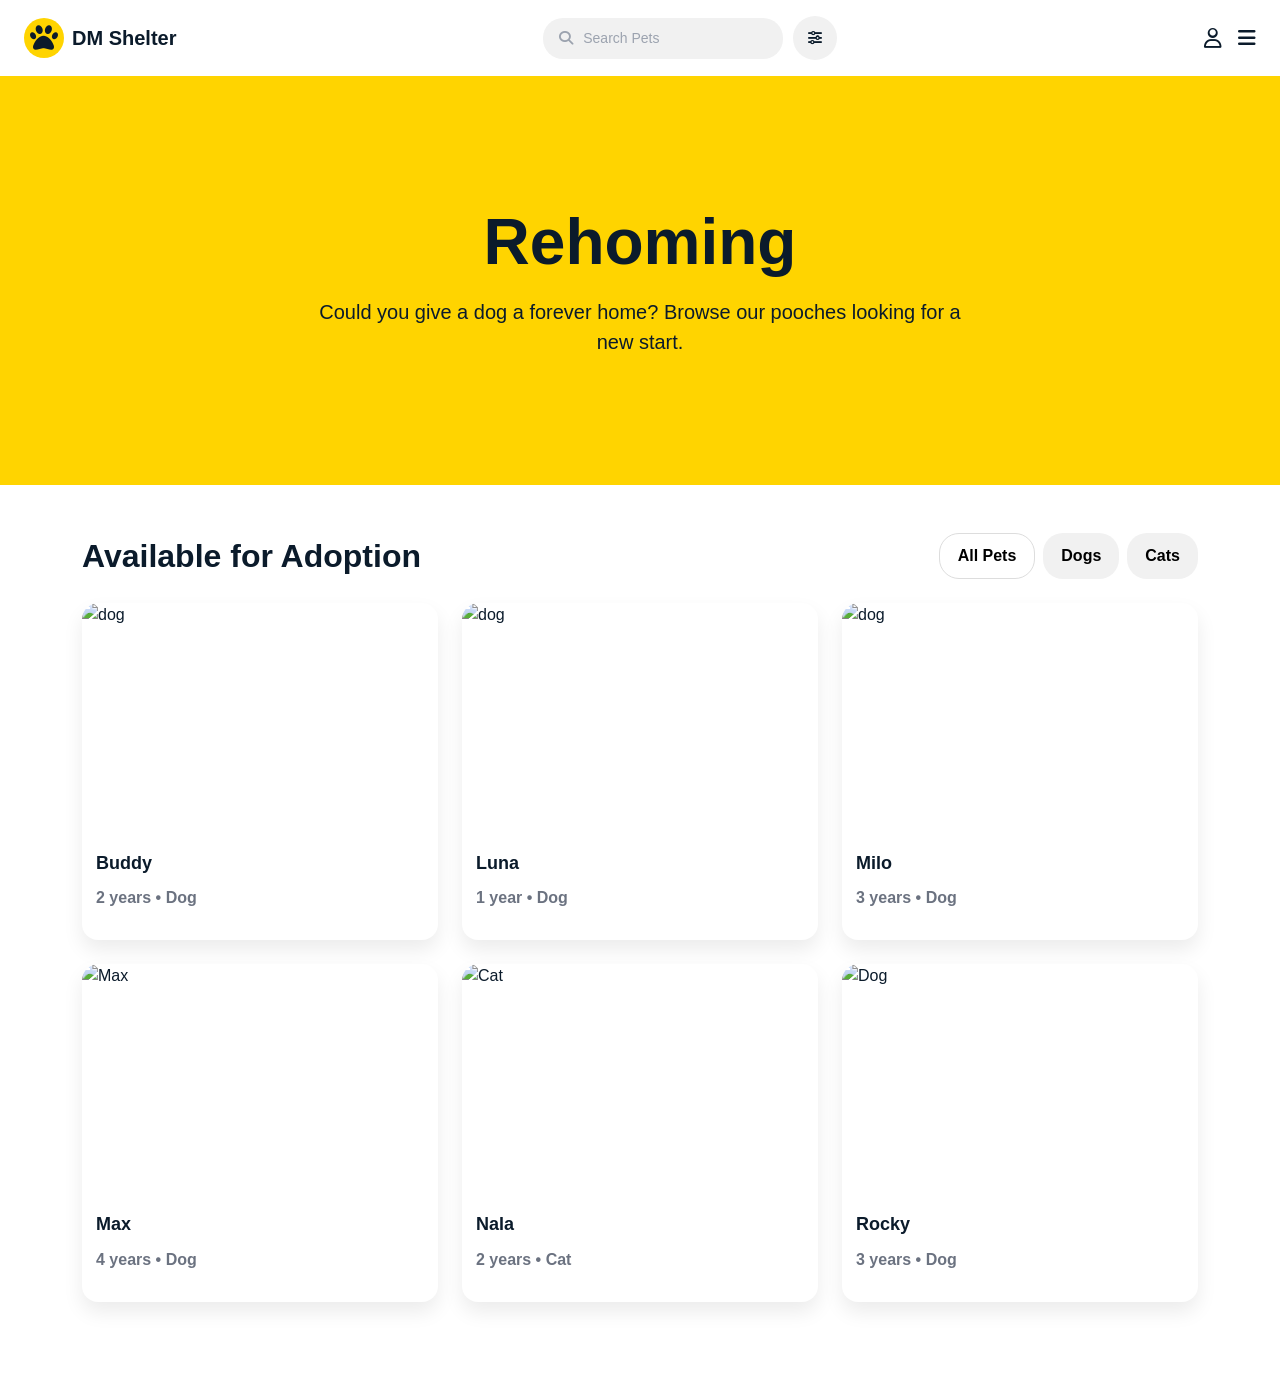
==== frontend/index.html @ 28827eb9 "hadi | made the switching between sign up and login" ====
<!DOCTYPE html>
<html lang="en">

<head>
  <meta charset="UTF-8" />
  <meta name="viewport" content="width=device-width, initial-scale=1.0" />
  <title>Pet Care Management</title>


  <!-- Bootstrap CSS (Brandon)-->
  <link href="https://cdn.jsdelivr.net/npm/bootstrap@5.3.3/dist/css/bootstrap.min.css" rel="stylesheet">

  <!-- Font icons -->
  <link rel="stylesheet" href="https://cdnjs.cloudflare.com/ajax/libs/font-awesome/6.5.0/css/all.min.css">

  <!-- CSS -->
  <link rel="stylesheet" href="styles.css">
</head>

<body>

  <!-- NAVBAR (Brandon)-->
  <header class="navbar px-4 py-3 d-flex align-items-center justify-content-between">
    <div class="logo d-flex align-items-center gap-2">
      <span class="brand-badge"><i class="fa-solid fa-paw"></i></span>
      <span class="brand-name">DM Shelter</span>
    </div>



    <div class="search-wrapper">
      <div class="search">
        <i class="fa-solid fa-magnifying-glass"></i>
        <input type="text" placeholder="Search Pets">
      </div>

      <div class="filter-icon" id="openFiltersModal">
        <i class="fa-solid fa-sliders"></i>
      </div>
    </div>

    <div class="nav-icons d-flex align-items-center gap-3">
      <i class="fa-regular fa-user" id="registrationPage"></i>
      <i class="fa-solid fa-bars" id="menuBtn"></i>
    </div>
  </header>

  <!-- SEARCH FILTER MODAL -->
  <div class="filter-modal" id="filterModal">
    <div class="filter-box">

      <div class="filter-header">
        <h3>Filters</h3>
        <i class="fa-solid fa-xmark" id="closeFiltersModal"></i>
      </div>

      <!-- SPECIES -->
      <div class="filter-section">
        <p>Species</p>
        <div class="filters">
          <button class="filter-btn active" data-group="species">All</button>
          <button class="filter-btn" data-group="species">Dogs</button>
          <button class="filter-btn" data-group="species">Cats</button>
        </div>
      </div>

      <!-- AGE -->
      <div class="filter-section">
        <p>Age</p>
        <div class="filters">
          <button class="filter-btn active" data-group="age">All</button>
          <button class="filter-btn" data-group="age">Puppy / Kitten</button>
          <button class="filter-btn" data-group="age">Young</button>
          <button class="filter-btn" data-group="age">Adult</button>
        </div>
      </div>

      <!-- SIZE -->
      <div class="filter-section">
        <p>Size</p>
        <div class="filters">
          <button class="filter-btn active" data-group="size">All</button>
          <button class="filter-btn" data-group="size">Small</button>
          <button class="filter-btn" data-group="size">Medium</button>
          <button class="filter-btn" data-group="size">Large</button>
        </div>
      </div>

      <!-- ACTIONS -->
      <div class="filter-actions">
        <button class="reset-btn">Reset</button>
        <button class="show-btn">Show Results</button>
      </div>

    </div>
  </div>

  <!-- DASHBOARD MENU -->
  <div id="overlay" class="overlay hidden"></div>

  <div id="dashPanel" class="dash-panel hidden">
    <div class="dash-head">
      <div class="dash-brand">
        <span class="brand-badge"><i class="fa-solid fa-paw"></i></span>
        <span class="brand-name">DM shelter</span>
      </div>
      <button class="close-btn" id="closeBtn" type="button">✕</button>
    </div>

    <nav class="dash-links">
      <button class="dash-link active" type="button" data-page="gallery">
        <i class="fa-solid fa-user-group"></i> Pet Gallery
      </button>

      <button class="dash-link" type="button" data-page="dashboard">
        <i class="fa-solid fa-table-columns"></i> Dashboard
      </button>

      <button class="dash-link" type="button" data-page="inventory">
        <i class="fa-solid fa-bone"></i> Pet Inventory
      </button>

      <button class="dash-link" type="button" data-page="adoptions">
        <i class="fa-regular fa-heart"></i> Adoptions
      </button>

      <div class="dash-divider"></div>

      <button class="dash-link" type="button" data-page="settings">
        <i class="fa-solid fa-gear"></i> Settings
      </button>

      <button class="dash-link logout" type="button" id="logoutBtn">
        <i class="fa-solid fa-right-from-bracket"></i> Logout
      </button>
    </nav>
  </div>

  <!-- PAGE Pet Gallery (brandon) -->
  <section class="page is-active" data-page="gallery">

    <!-- HERO -->
    <section class="hero text-center">
      <div class="container py-5">
        <h1 class="display-3 fw-bold mb-3">Rehoming</h1>
        <p class="lead mb-0 mx-auto" style="max-width: 680px;">
          Could you give a dog a forever home? Browse our pooches looking for a new start.
        </p>
      </div>
    </section>

    <!-- CONTENT -->
    <section class="py-5">
      <div class="container">

        <div class="d-flex align-items-center justify-content-between flex-wrap gap-3 mb-4">
          <h2 class="fw-bold m-0">Available for Adoption</h2>

          <div class="filters d-flex gap-2">
            <button class="filter-btn active" type="button">All Pets</button>
            <button class="filter-btn" type="button">Dogs</button>
            <button class="filter-btn" type="button">Cats</button>
          </div>
        </div>

        <!-- PET CARDS (Bootstrap Grid by brandon) -->
        <div class="row g-4">

          <div class="col-12 col-md-6 col-lg-4">
            <div class="pet-card h-100">
              <img class="pet-img buddy"
                src="https://images.unsplash.com/photo-1518717758536-85ae29035b6d?auto=format&fit=crop&w=1200&q=60"
                alt="dog">
              <div class="info">
                <h3>Buddy</h3>
                <p>2 years • Dog</p>
              </div>
            </div>
          </div>

          <div class="col-12 col-md-6 col-lg-4">
            <div class="pet-card h-100">
              <img class="pet-img luna"
                src="https://images.unsplash.com/photo-1517849845537-4d257902454a?auto=format&fit=crop&w=1200&q=60"
                alt="dog">
              <div class="info">
                <h3>Luna</h3>
                <p>1 year • Dog</p>
              </div>
            </div>
          </div>

          <div class="col-12 col-md-6 col-lg-4">
            <div class="pet-card h-100">
              <img class="pet-img milo"
                src="https://images.unsplash.com/photo-1598133894008-61f7fdb8cc3a?auto=format&fit=crop&w=1200&q=60"
                alt="dog">
              <div class="info">
                <h3>Milo</h3>
                <p>3 years • Dog</p>
              </div>
            </div>
          </div>


          <div class="col-12 col-md-6 col-lg-4">
            <div class="pet-card">
              <img class="pet-img max"
                src="https://images.unsplash.com/photo-1537151608828-ea2b11777ee8?auto=format&fit=crop&w=1200&q=60"
                alt="Max">
              <div class="info">
                <h3>Max</h3>
                <p>4 years • Dog</p>
              </div>
            </div>
          </div>

          <div class="col-md-4 mb-4">
            <div class="pet-card">
              <img class="pet-img"
                src="https://images.unsplash.com/photo-1514888286974-6c03e2ca1dba?auto=format&fit=crop&w=1200&q=60"
                alt="Cat">
              <div class="info">
                <h3>Nala</h3>
                <p>2 years • Cat</p>
              </div>
            </div>
          </div>

          <div class="col-md-4 mb-4">
            <div class="pet-card">
              <img class="pet-img"
                src="https://images.unsplash.com/photo-1530281700549-e82e7bf110d6?auto=format&fit=crop&w=1200&q=60"
                alt="Dog">
              <div class="info">
                <h3>Rocky</h3>
                <p>3 years • Dog</p>
              </div>
            </div>
          </div>

        </div>
      </div>
    </section>
  </section>

  <!-- PAGE Dashboard (Brandon)-->
  <section class="page" data-page="dashboard">
    <section class="hero text-center">
      <div class="container py-4">

        <!-- Breadcrumb -->
        <div class="d-flex align-items-center gap-2 text-muted mb-3" style="font-size:14px;">
          <i class="fa-solid fa-house"></i>
          <span>/</span>
          <span class="fw-semibold">Dashboard</span>
        </div>

        <!-- Header -->
        <div class="mb-4">
          <h2 class="fw-bold mb-1">Your Overview</h2>
          <p class="text-muted mb-0">Quick summary of your activity and saved pets.</p>
        </div>

        <!-- Stat cards -->
        <div class="row g-3 mb-4">
          <div class="col-12 col-md-6 col-lg-3">
            <div class="dash-stat card border-0 shadow-sm">
              <div class="card-body d-flex align-items-center gap-3">
                <div class="dash-icon bg-warning-subtle text-warning">
                  <i class="fa-solid fa-heart"></i>
                </div>
                <div>
                  <div class="text-muted small fw-semibold">Saved Pets</div>
                  <div class="fs-3 fw-bold">6</div>
                </div>
              </div>
            </div>
          </div>

          <div class="col-12 col-md-6 col-lg-3">
            <div class="dash-stat card border-0 shadow-sm">
              <div class="card-body d-flex align-items-center gap-3">
                <div class="dash-icon bg-primary-subtle text-primary">
                  <i class="fa-solid fa-paper-plane"></i>
                </div>
                <div>
                  <div class="text-muted small fw-semibold">Applications</div>
                  <div class="fs-3 fw-bold">2</div>
                </div>
              </div>
            </div>
          </div>

          <div class="col-12 col-md-6 col-lg-3">
            <div class="dash-stat card border-0 shadow-sm">
              <div class="card-body d-flex align-items-center gap-3">
                <div class="dash-icon bg-success-subtle text-success">
                  <i class="fa-solid fa-calendar-check"></i>
                </div>
                <div>
                  <div class="text-muted small fw-semibold">Visits Booked</div>
                  <div class="fs-3 fw-bold">1</div>
                </div>
              </div>
            </div>
          </div>

          <div class="col-12 col-md-6 col-lg-3">
            <div class="dash-stat card border-0 shadow-sm">
              <div class="card-body d-flex align-items-center gap-3">
                <div class="dash-icon bg-info-subtle text-info">
                  <i class="fa-solid fa-bell"></i>
                </div>
                <div>
                  <div class="text-muted small fw-semibold">Alerts</div>
                  <div class="fs-3 fw-bold">3</div>
                </div>
              </div>
            </div>
          </div>
        </div>
    </section>

    <!-- Main panels -->
    <div class="row g-3">
      <!-- Activity / timeline (simple list with recent activity, favourites, applications, visits booked) -->
      <div class="col-12 col-lg-7">
        <div class="card border-0 shadow-sm h-100">
          <div class="card-body">
            <h5 class="fw-bold mb-3">Recent Activity</h5>

            <div class="dash-item d-flex align-items-start gap-3">
              <div class="dash-dot bg-warning"></div>
              <div>
                <div class="fw-semibold">You saved “Max” to favourites</div>
                <div class="text-muted small">Today • 10:42</div>
              </div>
            </div>

            <div class="dash-item d-flex align-items-start gap-3">
              <div class="dash-dot bg-primary"></div>
              <div>
                <div class="fw-semibold">Application submitted for “Buddy”</div>
                <div class="text-muted small">Yesterday • 18:12</div>
              </div>
            </div>

            <div class="dash-item d-flex align-items-start gap-3">
              <div class="dash-dot bg-success"></div>
              <div>
                <div class="fw-semibold">Visit booked (Saturday)</div>
                <div class="text-muted small">2 days ago • 13:05</div>
              </div>
            </div>

          </div>
        </div>
      </div>

      <!-- Preferences / progress bars -->
      <div class="col-12 col-lg-5">
        <div class="card border-0 shadow-sm h-100">
          <div class="card-body">
            <h5 class="fw-bold mb-3">Your Preferences</h5>

            <div class="mb-3">
              <div class="d-flex justify-content-between small fw-semibold">
                <span>Dogs</span><span class="text-muted">70%</span>
              </div>
              <div class="progress" style="height:10px;">
                <div class="progress-bar bg-primary" style="width:70%"></div>
              </div>
            </div>

            <div class="mb-3">
              <div class="d-flex justify-content-between small fw-semibold">
                <span>Cats</span><span class="text-muted">25%</span>
              </div>
              <div class="progress" style="height:10px;">
                <div class="progress-bar bg-danger" style="width:25%"></div>
              </div>
            </div>

            <div class="mb-4">
              <div class="d-flex justify-content-between small fw-semibold">
                <span>Other</span><span class="text-muted">5%</span>
              </div>
              <div class="progress" style="height:10px;">
                <div class="progress-bar bg-warning" style="width:5%"></div>
              </div>
            </div>

            <div class="p-3 rounded-4 dash-callout">
              <div class="fw-bold mb-1">Tip</div>
              <div class="text-muted small mb-0">
                Save pets to compare them later, then submit one application when you’re ready.
              </div>
            </div>

          </div>
        </div>
      </div>
    </div>

    </div>
  </section>


  <!-- PAGE Inventory (brandon) -->
  <section class="page" data-page="inventory">
    <section class="py-5">
      <div class="container">
        <h2 class="fw-bold">Pet Inventory</h2>
        <p>Manage pets.</p>
      </div>
    </section>
  </section>

  <!-- PAGE Adoptions (Brandon) -->
  <section class="page" data-page="adoptions">
    <section class="py-5">
      <div class="container">
        <h2 class="fw-bold">Adoptions</h2>
        <p>Adoption requests.</p>
      </div>
    </section>
  </section>

  <!-- PAGE Settings (Brandon) -->
  <section class="page" data-page="settings">
    <section class="py-5">
      <div class="container">
        <h2 class="fw-bold">Settings</h2>
        <p>Account / preferences.</p>
      </div>
    </section>
  </section>

  <!-- Registration Page -->
  <section class="page" data-page="registration">

    <main class=" d-flex align-items-center justify-content-center p-3">
      <div class="card shadow-lg border-0 rounded-4" style="width:620px;">
        <div class="card-body p-3 p-md-4">

          <!-- ================= REGISTER (Fabasshir)================= -->
          <div class="text-center mb-4">
            <div class="rounded-circle bg-warning d-flex align-items-center justify-content-center mx-auto shadow"
              style="width:96px;height:96px;">
              <span style="font-size:38px;">🐾</span>
            </div>
          </div>

          <h1 class="text-center fw-bold mb-2" style="font-size:3rem;">Join PetHaven</h1>
          <p class="text-center text-secondary fw-semibold mb-5 fs-4">
            Create an account to start managing your animal rescue.
          </p>

          <div class="mb-4">
            <label class="form-label fw-bold fs-4">Email Address</label>
            <div class="input-group input-group-lg">
              <span class="input-group-text bg-white">✉️</span>
              <input type="email" class="form-control" placeholder="staff@pethaven.org" required>
            </div>
          </div>

          <div class="mb-4">
            <label class="form-label fw-bold fs-4">Password</label>
            <div class="input-group input-group-lg">
              <span class="input-group-text bg-white">🔒</span>
              <input type="password" class="form-control" placeholder="••••••••" required>
            </div>
          </div>

          <button type="submit" class="btn btn-warning w-100 fw-bold py-3 fs-3 shadow">
            Create Account <span class="ms-2">→</span>
          </button>
          </form>

          <p class="text-center mt-4 fw-semibold fs-5 mb-0">
            Already have an account?
            <span id="loginBtn" class="fw-bold text-warning text-decoration-underline ms-1" style="cursor:pointer;">
              Sign in instead
            </span>
          </p>

        </div>
      </div>
    </main>
  </section>
  <!-- Login Page -->
  <section class="page" data-page="login">

    <main class="min-vh-100 d-flex align-items-center justify-content-center p-3">
      <div class="card shadow-lg border-0 rounded-4" style="max-width:620px;width:100%;">
        <div class="card-body p-4 p-md-5">

          <!-- ================= LOGIN(Fabasshir) ================= -->
          <div class="text-center mb-4">
            <div class="rounded-circle bg-warning d-flex align-items-center justify-content-center mx-auto shadow"
              style="width:96px;height:96px;">
              <span style="font-size:38px;">🐾</span>
            </div>
          </div>

          <h1 class="text-center fw-bold mb-2" style="font-size:3rem;">Sign In</h1>
          <p class="text-center text-secondary fw-semibold mb-5 fs-4">
            Enter your credentials to manage your shelter.
          </p>

          <form>
            <div class="mb-4">
              <label class="form-label fw-bold fs-4">Email Address</label>
              <div class="input-group input-group-lg">
                <span class="input-group-text bg-white">✉️</span>
                <input type="email" class="form-control" placeholder="staff@pethaven.org" required>
              </div>
            </div>

            <div class="mb-4">
              <div class="d-flex justify-content-between align-items-center">
                <label class="form-label fw-bold fs-4 mb-0">Password</label>
                <a href="#" class="fw-bold text-warning text-decoration-none">Forgot password?</a>
              </div>
              <div class="input-group input-group-lg mt-2">
                <span class="input-group-text bg-white">🔒</span>
                <input type="password" class="form-control" placeholder="••••••••" required>
              </div>
            </div>

            <button id="loginSubmit" type="button" class="btn btn-warning w-100 fw-bold py-3 fs-3 shadow">
              Sign In <span class="ms-2">→</span>
            </button>

          </form>


          <p class="text-center mt-5 fw-semibold fs-5 mb-0">
            Don't have an account?

            <span id="goToRegister" class="fw-bold text-warning text-decoration-underline ms-1" style="cursor:pointer;">
              Register now
            </span>

          </p>


        </div>
      </div>
    </main>

  </section>

  <!-- PAGE Search Results -->
  <section class="page" data-page="results">
    <section class="py-5">
      <div class="container text-center">
        <h2 class="fw-bold">Results</h2>
        <p class="text-muted">Filtered results will appear here.</p>
      </div>
    </section>
  </section>

  <!-- Bootstrap link -->
  <script src="https://cdn.jsdelivr.net/npm/bootstrap@5.3.3/dist/js/bootstrap.bundle.min.js"></script>


  <script src="main.js"></script>
</body>

</html>
---- frontend/styles.css ----
/* Base Brandon */
* { margin: 0; padding: 0; box-sizing: border-box; font-family: Arial, sans-serif; }
body { background: #fff; color: #0b1b2b; }

/* Navbar bits that are custom brandon */
.logo { font-size: 28px; }
.nav-icons i { font-size: 20px; cursor: pointer; }

/* Search pill (custom look) Brandon */
.search{
  display:flex; align-items:center; gap:10px;
  padding:10px 16px;
  border-radius:20px;
  background:#f1f1f1;
  cursor:pointer;
  width:240px;
}
.search i{ font-size:14px; color:#9ca3af; }
.search input{
  border:none; outline:none; background:transparent;
  width:100%; font-size:14px; cursor:pointer;
}
.search input::placeholder{ color:#9ca3af; }

/* Hero yellow block Brandon */
.hero{
  background:#ffd400;
  padding: 80px 20px;
}

/* Filters Brandon */
.filters .filter-btn{
  padding:10px 18px;
  border-radius:20px;
  border:none;
  background:#f1f1f1;
  cursor:pointer;
  font-weight:600;
}
.filters .filter-btn.active{
  background:#fff;
  border:1px solid #ddd;
}

/* Pet cards (custom, instead of Bootstrap card) Brandon  */
.pet-card{
  border-radius:16px;
  overflow:hidden;
  background:#fff;
  box-shadow: 0 10px 20px rgba(0,0,0,0.08);
}
.pet-img{
  width:100%;
  height:240px;          
  object-fit:cover;
  display:block;
  border-radius:16px 16px 0 0;
}

/* Fine tune face positioning per image brandon */
.pet-img.buddy { object-position: center 45%; }
.pet-img.luna  { object-position: center 60%; }
.pet-img.milo  { object-position: center 65%; }

/* Text under images Brandon */
.info h3{
  padding: 10px 14px 0;
  font-size: 18px;
  font-weight: 800;
}
.info p{
  padding: 4px 14px 14px;
  color:#6b7280;
  font-weight:600;
}

/* Dashboard dropdown Brandon */
.hidden { display:none; }

.overlay{
  position:fixed; inset:0;
  background: rgba(0,0,0,0.35);
  z-index: 50;
}

.dash-panel{
  position:fixed;
  top:80px;
  right:20px;
  width:340px;
  background:#fff;
  border-radius:18px;
  box-shadow:0 20px 60px rgba(0,0,0,0.25);
  z-index:60;
  overflow:hidden;
  transform: translateY(-20px);
  opacity:0;
  transition: transform 220ms ease, opacity 220ms ease;
}
.dash-panel.show{ transform: translateY(0); opacity:1; }

.dash-head{
  display:flex;
  justify-content:space-between;
  align-items:center;
  padding:16px 16px 10px;
}

.dash-brand{ display:flex; align-items:center; gap:10px; }
.brand-badge{
  width:40px; height:40px; border-radius:50%;
  background:#ffd400;
  display:grid; place-items:center;
}
.brand-name{ font-weight:800; font-size:20px; }

.close-btn{
  width:36px; height:36px;
  border:none;
  border-radius:12px;
  background:#f1f1f1;
  cursor:pointer;
  font-size:18px;
}

.dash-links{ padding:10px; }

.dash-link{
  display:flex;
  align-items:center;
  gap:12px;
  padding:14px;
  border-radius:14px;
  font-weight:700;
  color:#0b1b2b;

  /* make button look like link (Brandon) */
  width:100%;
  border:none;
  background:transparent;
  text-align:left;
  cursor:pointer;
}

.dash-link i{ width:20px; text-align:center; opacity:0.85; }

.dash-link.active{
  background:#ffd400;
  box-shadow: 0 10px 18px rgba(255,212,0,0.35);
}

.dash-divider{
  height:1px;
  background:#eee;
  margin:12px 10px;
}

.dash-link.logout{ color:#e11d48; }

/* Page switching Brandon */
.page{ display:none; }
.page.is-active{ display:block; }

.pet-img.max {
    object-position: center 30%;
  }

/* Search bar styling (navbar only) */
.navbar .search {
    display: flex;
    align-items: center;
    gap: 10px;
    padding: 10px 16px;
    border-radius: 20px;
    background: #f1f1f1;
    width: 240px;
}

/* Search icon inside navbar search */
.navbar .search i {
    font-size: 14px;
    color: #9ca3af;
}

/* Search input field */
.navbar .search input {
    border: none;
    outline: none;
    background: transparent;
    width: 100%;
    font-size: 14px;
    cursor: pointer;
}

/* Placeholder text styling */
.navbar .search input::placeholder {
    color: #9ca3af;
}

/* Wrapper for search bar and filter icon */
.search-wrapper {
    display: flex;
    align-items: center;
    gap: 10px;
}

/* Filter icon button */
.filter-icon {
    width: 44px;
    height: 44px;
    background: #f1f1f1;
    border-radius: 50%;
    display: flex;
    align-items: center;
    justify-content: center;
    cursor: pointer;
}

/* Icon inside filter button */
.filter-icon i {
    font-size: 14px;
    color: #0b1b2b;
}


/* Filter modal overlay */
.filter-modal {
    position: fixed;
    inset: 0;
    background: rgba(0,0,0,0.35);
    backdrop-filter: blur(4px);
    display: none;
    align-items: center;
    justify-content: center;
    z-index: 1000;
}

/* Filter modal container */
.filter-box {
    background: #fff;
    width: 320px;
    border-radius: 20px;
    padding: 24px;
}

/* Modal header layout */
.filter-header {
    display: flex;
    justify-content: space-between;
    align-items: center;
    margin-bottom: 20px;
}

/* Close icon styling */
.filter-header i {
    cursor: pointer;
}


/* Individual filter sections */
.filter-section {
    margin-bottom: 24px;
}

/* Filter section title */
.filter-section p {
    font-weight: 700;
    margin-bottom: 12px;
}


/* Filter button container scoped to modal */
.filter-modal .filters {
    display: flex;
    flex-wrap: wrap;
    gap: 10px;
}

/* Filter buttons */
.filter-modal .filter-btn {
    padding: 10px 18px;
    border-radius: 999px;
    border: none;
    background: #f1f1f1;
    font-weight: 600;
    cursor: pointer;
}

/* Active filter button state */
.filter-modal .filter-btn.active {
    background: #ffd400;
    box-shadow: 0 4px 10px rgba(0,0,0,0.08);
}


/* Action buttons container */
.filter-actions {
    display: flex;
    justify-content: flex-end;
    gap: 12px;
    margin-top: 10px;
}

/* Reset button styling */
.filter-actions .reset-btn {
    padding: 10px 20px;
    border: 2px solid #ccc;
    border-radius: 999px;
    background: #fff;
    font-weight: 600;
    cursor: pointer;
}

/* Reset button hover state */
.filter-actions .reset-btn:hover {
    background: #f1f1f1;
}

/* Show results button styling */
.filter-actions .show-btn {
    padding: 10px 20px;
    border: none;
    border-radius: 999px;
    background: #001f5b;
    color: #fff;
    font-weight: 600;
    cursor: pointer;
}

/* Show results button hover state */
.filter-actions .show-btn:hover {
    background: #003080;
}

  .dash-link:hover{
    background: rgba(255, 212, 0, 0.25);
  }
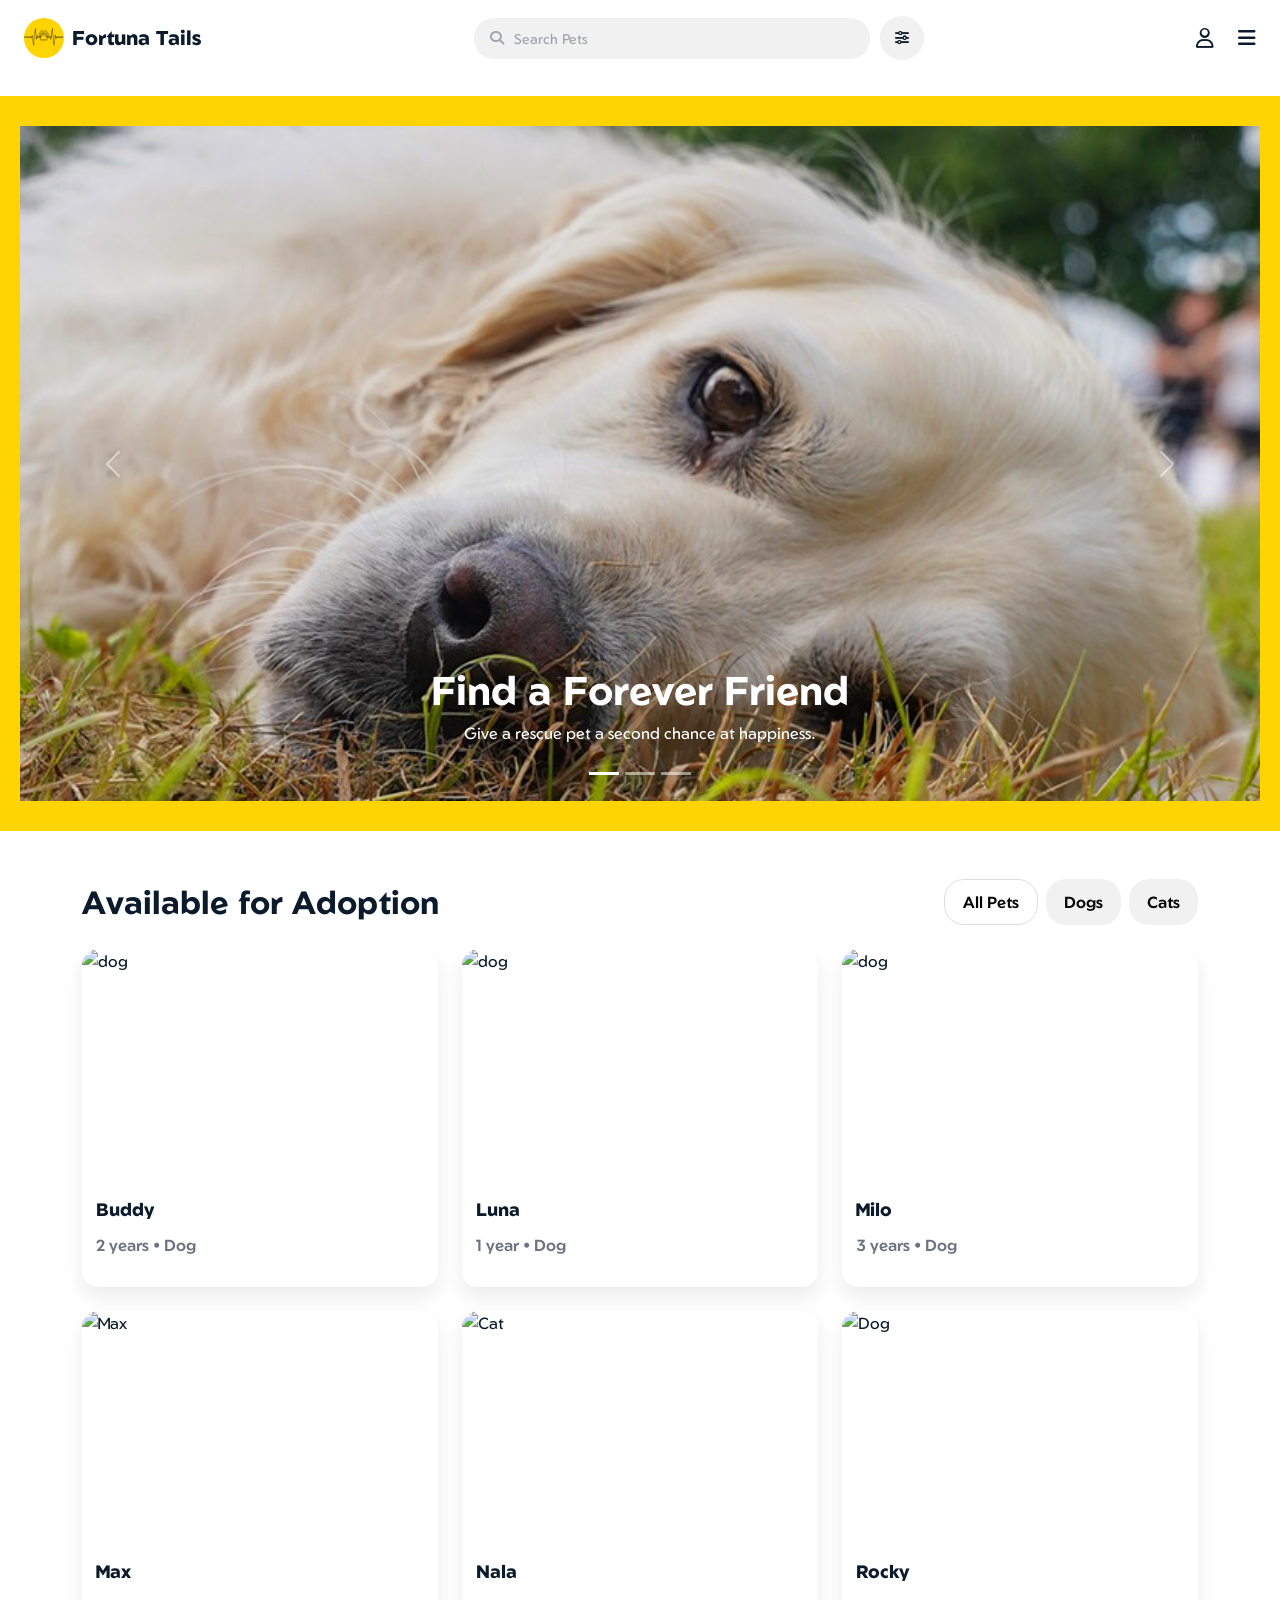
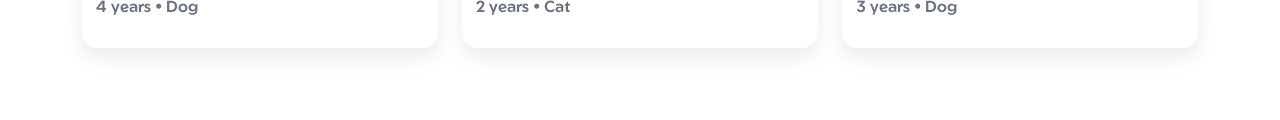
==== commit b4f573a6: "Added a carousel, updated the login and register pages, and made minor tweaks to the dashboard. Also" ====
--- a/frontend/index.html
+++ b/frontend/index.html
@@ -4,14 +4,22 @@
 <head>
   <meta charset="UTF-8" />
   <meta name="viewport" content="width=device-width, initial-scale=1.0" />
-  <title>Pet Care Management</title>
-
+  <title>Fortuna Tails</title>
+
+  <link rel="icon" type="image/x-icon" href="images/favicon.png">
 
   <!-- Bootstrap CSS (Brandon)-->
   <link href="https://cdn.jsdelivr.net/npm/bootstrap@5.3.3/dist/css/bootstrap.min.css" rel="stylesheet">
 
   <!-- Font icons -->
   <link rel="stylesheet" href="https://cdnjs.cloudflare.com/ajax/libs/font-awesome/6.5.0/css/all.min.css">
+  <!-- Bootstrap Icons -->
+<link href="https://cdn.jsdelivr.net/npm/bootstrap-icons@1.11.3/font/bootstrap-icons.css" rel="stylesheet">
+
+<link rel="preconnect" href="https://fonts.googleapis.com">
+<link rel="preconnect" href="https://fonts.gstatic.com" crossorigin>
+<link href="https://fonts.googleapis.com/css2?family=Geom:ital,wght@0,300..900;1,300..900&display=swap" rel="stylesheet">
+
 
   <!-- CSS -->
   <link rel="stylesheet" href="styles.css">
@@ -20,11 +28,14 @@
 <body>
 
   <!-- NAVBAR (Brandon)-->
-  <header class="navbar px-4 py-3 d-flex align-items-center justify-content-between">
+  <header id="mainNavbar" class="navbar px-4 py-3 d-flex align-items-center justify-content-between">
     <div class="logo d-flex align-items-center gap-2">
-      <span class="brand-badge"><i class="fa-solid fa-paw"></i></span>
-      <span class="brand-name">DM Shelter</span>
-    </div>
+      <span class="brand-badge">
+        <img src="images/logo.png" alt="Fortuna Tails Logo" class="logo-img">
+      </span>
+      <span class="brand-name">Fortuna Tails</span>
+    </div>
+    
 
 
 
@@ -39,7 +50,7 @@
       </div>
     </div>
 
-    <div class="nav-icons d-flex align-items-center gap-3">
+    <div class="nav-icons d-flex align-items-center gap-4">
       <i class="fa-regular fa-user" id="registrationPage"></i>
       <i class="fa-solid fa-bars" id="menuBtn"></i>
     </div>
@@ -101,10 +112,13 @@
   <div id="dashPanel" class="dash-panel hidden">
     <div class="dash-head">
       <div class="dash-brand">
-        <span class="brand-badge"><i class="fa-solid fa-paw"></i></span>
-        <span class="brand-name">DM shelter</span>
-      </div>
-      <button class="close-btn" id="closeBtn" type="button">✕</button>
+        <span class="brand-badge">
+          <img src="images/logo.png" alt="Fortuna Tails Logo" class="logo-img">
+        </span>
+        
+        <span class="brand-name">Fortuna Tails</span>
+      </div>
+      <button class="position-absolute top-0 end-0 m-3 btn btn-light shadow-sm rounded-3" id="closeBtn" type="button">✕</button>
     </div>
 
     <nav class="dash-links">
@@ -139,15 +153,61 @@
   <!-- PAGE Pet Gallery (brandon) -->
   <section class="page is-active" data-page="gallery">
 
-    <!-- HERO -->
-    <section class="hero text-center">
-      <div class="container py-5">
-        <h1 class="display-3 fw-bold mb-3">Rehoming</h1>
-        <p class="lead mb-0 mx-auto" style="max-width: 680px;">
-          Could you give a dog a forever home? Browse our pooches looking for a new start.
-        </p>
-      </div>
-    </section>
+    <!-- HERO CAROUSEL -->
+<section class="hero">
+  <div id="fortunaCarousel" class="carousel slide carousel-fade" data-bs-ride="carousel">
+
+    <!-- Indicators -->
+    <div class="carousel-indicators">
+      <button type="button" data-bs-target="#fortunaCarousel" data-bs-slide-to="0" class="active"></button>
+      <button type="button" data-bs-target="#fortunaCarousel" data-bs-slide-to="1"></button>
+      <button type="button" data-bs-target="#fortunaCarousel" data-bs-slide-to="2"></button>
+    </div>
+
+    <!-- Slides -->
+    <div class="carousel-inner">
+
+      <div class="carousel-item active">
+        <img src="images/c1.jpg"
+             class="d-block w-100 carousel-img" alt="Dog">
+        <div class="carousel-caption">
+          <h1 class="fw-bold">Find a Forever Friend</h1>
+          <p>Give a rescue pet a second chance at happiness.</p>
+        </div>
+      </div>
+
+      <div class="carousel-item">
+        <img src="images/c2.jpg"
+             class="d-block w-100 carousel-img" alt="Dog">
+        <div class="carousel-caption">
+          <h1 class="fw-bold">Adopt. Love. Repeat.</h1>
+          <p>Your new best friend is waiting for you.</p>
+        </div>
+      </div>
+
+      <div class="carousel-item">
+        <img src="images/c3.jpeg"
+             class="d-block w-100 carousel-img" alt="Cat">
+        <div class="carousel-caption">
+          <h1 class="fw-bold">Fortuna Favors the Kind</h1>
+          <p>Open your heart. Change a life.</p>
+        </div>
+      </div>
+
+    </div>
+
+    <!-- Controls -->
+    <button class="carousel-control-prev" type="button" data-bs-target="#fortunaCarousel" data-bs-slide="prev">
+      <span class="carousel-control-prev-icon"></span>
+    </button>
+
+    <button class="carousel-control-next" type="button" data-bs-target="#fortunaCarousel" data-bs-slide="next">
+      <span class="carousel-control-next-icon"></span>
+    </button>
+
+  </div>
+</section>
+
 
     <!-- CONTENT -->
     <section class="py-5">
@@ -265,103 +325,118 @@
         <!-- Stat cards -->
         <div class="row g-3 mb-4">
           <div class="col-12 col-md-6 col-lg-3">
-            <div class="dash-stat card border-0 shadow-sm">
-              <div class="card-body d-flex align-items-center gap-3">
-                <div class="dash-icon bg-warning-subtle text-warning">
-                  <i class="fa-solid fa-heart"></i>
-                </div>
-                <div>
+            <div class="dash-stat card border-0 border-start border-4 border-danger shadow-sm">
+              <div class="card-body d-flex align-items-center">
+                <div class="dash-big-icon text-danger">
+                  <i class="bi bi-heart-fill"></i>
+                </div>
+                <div class="ms-5">
                   <div class="text-muted small fw-semibold">Saved Pets</div>
-                  <div class="fs-3 fw-bold">6</div>
-                </div>
-              </div>
-            </div>
-          </div>
+                  <div class="fs-4 fw-bold">6</div>
+                </div>
+              </div>
+            </div>
+          </div>
+          
 
           <div class="col-12 col-md-6 col-lg-3">
-            <div class="dash-stat card border-0 shadow-sm">
-              <div class="card-body d-flex align-items-center gap-3">
-                <div class="dash-icon bg-primary-subtle text-primary">
-                  <i class="fa-solid fa-paper-plane"></i>
-                </div>
-                <div>
+            <div class="dash-stat card border-0 border-start border-4 border-primary shadow-sm">
+              <div class="card-body d-flex align-items-center">
+          
+                <div class="dash-big-icon text-primary">
+                  <i class="bi bi-send-fill"></i>
+                </div>
+          
+                <div class="ms-5">
                   <div class="text-muted small fw-semibold">Applications</div>
-                  <div class="fs-3 fw-bold">2</div>
-                </div>
-              </div>
-            </div>
-          </div>
+                  <div class="fs-4 fw-bold">2</div>
+                </div>
+          
+              </div>
+            </div>
+          </div>
+          
 
           <div class="col-12 col-md-6 col-lg-3">
-            <div class="dash-stat card border-0 shadow-sm">
-              <div class="card-body d-flex align-items-center gap-3">
-                <div class="dash-icon bg-success-subtle text-success">
-                  <i class="fa-solid fa-calendar-check"></i>
-                </div>
-                <div>
+            <div class="dash-stat card border-0 border-start border-4 border-success shadow-sm">
+              <div class="card-body d-flex align-items-center">
+          
+                <div class="dash-big-icon text-success">
+                  <i class="bi bi-calendar-check-fill"></i>
+                </div>
+          
+                <div class="ms-5">
                   <div class="text-muted small fw-semibold">Visits Booked</div>
-                  <div class="fs-3 fw-bold">1</div>
-                </div>
-              </div>
-            </div>
-          </div>
+                  <div class="fs-4 fw-bold">1</div>
+                </div>
+          
+              </div>
+            </div>
+          </div>
+          
 
           <div class="col-12 col-md-6 col-lg-3">
-            <div class="dash-stat card border-0 shadow-sm">
-              <div class="card-body d-flex align-items-center gap-3">
-                <div class="dash-icon bg-info-subtle text-info">
-                  <i class="fa-solid fa-bell"></i>
-                </div>
-                <div>
+            <div class="dash-stat card border-0 border-start border-4 border-info shadow-sm">
+              <div class="card-body d-flex align-items-center">
+          
+                <div class="dash-big-icon text-info">
+                  <i class="bi bi-bell-fill"></i>
+                </div>
+          
+                <div class="ms-5">
                   <div class="text-muted small fw-semibold">Alerts</div>
-                  <div class="fs-3 fw-bold">3</div>
-                </div>
-              </div>
-            </div>
-          </div>
+                  <div class="fs-4 fw-bold">3</div>
+                </div>
+          
+              </div>
+            </div>
+          </div>
+          
         </div>
     </section>
 
     <!-- Main panels -->
-    <div class="row g-3">
-      <!-- Activity / timeline (simple list with recent activity, favourites, applications, visits booked) -->
-      <div class="col-12 col-lg-7">
-        <div class="card border-0 shadow-sm h-100">
-          <div class="card-body">
-            <h5 class="fw-bold mb-3">Recent Activity</h5>
-
-            <div class="dash-item d-flex align-items-start gap-3">
-              <div class="dash-dot bg-warning"></div>
-              <div>
-                <div class="fw-semibold">You saved “Max” to favourites</div>
-                <div class="text-muted small">Today • 10:42</div>
-              </div>
-            </div>
-
-            <div class="dash-item d-flex align-items-start gap-3">
-              <div class="dash-dot bg-primary"></div>
-              <div>
-                <div class="fw-semibold">Application submitted for “Buddy”</div>
-                <div class="text-muted small">Yesterday • 18:12</div>
-              </div>
-            </div>
-
-            <div class="dash-item d-flex align-items-start gap-3">
-              <div class="dash-dot bg-success"></div>
-              <div>
-                <div class="fw-semibold">Visit booked (Saturday)</div>
-                <div class="text-muted small">2 days ago • 13:05</div>
-              </div>
-            </div>
-
-          </div>
-        </div>
-      </div>
-
-      <!-- Preferences / progress bars -->
-      <div class="col-12 col-lg-5">
-        <div class="card border-0 shadow-sm h-100">
-          <div class="card-body">
+      <div class="row g-3">
+
+        <!-- Recent Activity (transparent card) -->
+                 
+          <div class="col-12 col-lg-6">
+            <div class="card activity-card">
+              <div class="card-body">
+                <h5 class="fw-bold mb-3">Recent Activity</h5>
+
+                <div class="dash-item d-flex align-items-start gap-3">
+                  <div class="dash-dot bg-warning"></div>
+                  <div>
+                    <div class="fw-semibold">You saved “Max” to favourites</div>
+                    <div class="text-muted small">Today • 10:42</div>
+                  </div>
+                </div>
+
+                <div class="dash-item d-flex align-items-start gap-3">
+                  <div class="dash-dot bg-primary"></div>
+                  <div>
+                    <div class="fw-semibold">Application submitted for “Buddy”</div>
+                    <div class="text-muted small">Yesterday • 18:12</div>
+                  </div>
+                </div>
+
+                <div class="dash-item d-flex align-items-start gap-3">
+                  <div class="dash-dot bg-success"></div>
+                  <div>
+                    <div class="fw-semibold">Visit booked (Saturday)</div>
+                    <div class="text-muted small">2 days ago • 13:05</div>
+                  </div>
+                </div>
+
+              </div>
+            </div>
+          </div>
+
+
+        <!-- Preferences (plain content) -->
+        <div class="col-12 col-lg-5">
+          <div class="preferences h-100" style="margin-top: 30px;">
             <h5 class="fw-bold mb-3">Your Preferences</h5>
 
             <div class="mb-3">
@@ -397,11 +472,10 @@
                 Save pets to compare them later, then submit one application when you’re ready.
               </div>
             </div>
-
-          </div>
-        </div>
-      </div>
-    </div>
+          </div>
+        </div>
+
+      </div>
 
     </div>
   </section>
@@ -437,120 +511,120 @@
     </section>
   </section>
 
+  
   <!-- Registration Page -->
-  <section class="page" data-page="registration">
-
-    <main class=" d-flex align-items-center justify-content-center p-3">
-      <div class="card shadow-lg border-0 rounded-4" style="width:620px;">
-        <div class="card-body p-3 p-md-4">
-
-          <!-- ================= REGISTER (Fabasshir)================= -->
-          <div class="text-center mb-4">
-            <div class="rounded-circle bg-warning d-flex align-items-center justify-content-center mx-auto shadow"
-              style="width:96px;height:96px;">
-              <span style="font-size:38px;">🐾</span>
-            </div>
-          </div>
-
-          <h1 class="text-center fw-bold mb-2" style="font-size:3rem;">Join PetHaven</h1>
-          <p class="text-center text-secondary fw-semibold mb-5 fs-4">
-            Create an account to start managing your animal rescue.
+<!-- Registration Page -->
+<section class="page" data-page="registration">
+  <div class="register-bg d-flex align-items-center justify-content-center min-vh-100 position-relative">
+
+    <!-- Close Button -->
+    <button class="backToHome position-absolute top-0 end-0 m-3 btn btn-light shadow-sm rounded-3"
+      type="button">✕</button>
+
+    <div class="card register-card p-0 overflow-hidden">
+
+      <div class="row g-0">
+
+        <!-- LEFT SIDE -->
+        <div class="col-md-5 register-left d-flex flex-column justify-content-center align-items-center text-center p-4">
+          <img src="images/logo.png" alt="Fortuna Tails Logo" class="login-logo mb-3">
+          <h3 class="fw-bold">Join Fortuna Tails</h3>
+          <p class="small text-muted">
+            Create your account and start managing your shelter.
           </p>
-
-          <div class="mb-4">
-            <label class="form-label fw-bold fs-4">Email Address</label>
-            <div class="input-group input-group-lg">
-              <span class="input-group-text bg-white">✉️</span>
-              <input type="email" class="form-control" placeholder="staff@pethaven.org" required>
-            </div>
-          </div>
-
-          <div class="mb-4">
-            <label class="form-label fw-bold fs-4">Password</label>
-            <div class="input-group input-group-lg">
-              <span class="input-group-text bg-white">🔒</span>
-              <input type="password" class="form-control" placeholder="••••••••" required>
-            </div>
-          </div>
-
-          <button type="submit" class="btn btn-warning w-100 fw-bold py-3 fs-3 shadow">
-            Create Account <span class="ms-2">→</span>
-          </button>
+        </div>
+
+        <!-- RIGHT SIDE -->
+        <div class="col-md-7 p-4">
+
+          <form>
+            <div class="mb-3">
+              <label class="form-label fw-semibold">Full Name</label>
+              <input type="text" class="form-control form-control-sm" required>
+            </div>
+
+            <div class="mb-3">
+              <label class="form-label fw-semibold">Email</label>
+              <input type="email" class="form-control form-control-sm" required>
+            </div>
+
+            <div class="mb-3">
+              <label class="form-label fw-semibold">Password</label>
+              <input type="password" class="form-control form-control-sm" required>
+            </div>
+
+            <div class="mb-3">
+              <label class="form-label fw-semibold">Confirm Password</label>
+              <input type="password" class="form-control form-control-sm" required>
+            </div>
+
+            <button type="submit" class="btn btn-warning w-100 fw-bold py-2 mt-2">
+              Create Account
+            </button>
           </form>
 
-          <p class="text-center mt-4 fw-semibold fs-5 mb-0">
+          <p class="small mt-3 mb-0 text-center">
             Already have an account?
-            <span id="loginBtn" class="fw-bold text-warning text-decoration-underline ms-1" style="cursor:pointer;">
-              Sign in instead
-            </span>
+            <span id="loginBtn" class="fw-bold text-warning text-decoration-underline"
+              style="cursor:pointer;">Sign In</span>
           </p>
 
         </div>
-      </div>
-    </main>
+
+      </div>
+    </div>
+
+  </div>
+</section>
+
+
+ 
+  <!-- LOGIN PAGE -->
+  <section class="page" data-page="login">
+    <div class="login-bg d-flex align-items-center justify-content-center min-vh-100 position-relative">
+  
+      <!-- Close button  -->
+      <button class="backToHome position-absolute top-0 end-0 m-3 btn btn-light shadow-sm rounded-3" type="button">✕</button>
+  
+      <div class="card login-card p-4 p-md-5 text-center">
+        <!-- Logo -->
+        <div class="mb-3">
+          <img src="images/logo.png" alt="Fortuna Tails Logo" class="login-logo">
+        </div>
+  
+        <!-- Header -->
+        <h3 class="fw-bold mb-2">Sign In</h3>
+        <p class="text-muted mb-4">Manage your shelter account</p>
+  
+        <!-- Form -->
+        <form>
+          <div class="mb-3 text-start"> 
+            <label class="form-label fw-semibold mb-1">Email</label>
+            <input type="email" class="form-control form-control-sm" placeholder="username@gmail.com" required>
+          </div>
+  
+          <div class="mb-3 text-start">
+            <label class="form-label fw-semibold mb-1">Password</label>
+            <input type="password" class="form-control form-control-sm" placeholder="••••••••" required>
+          </div>
+  
+          <button type="submit" class="btn btn-warning w-100 fw-bold py-2 mt-3">Sign In</button>
+        </form>
+  
+        <!-- Divider -->
+        <hr class="my-3">
+  
+        <!-- Register -->
+        <p class="mb-0 small">
+          Don't have an account?
+          <span id="goToRegister" class="fw-bold text-warning text-decoration-underline" style="cursor:pointer;">Register</span>
+        </p>
+      </div>
+  
+    </div>
   </section>
-  <!-- Login Page -->
-  <section class="page" data-page="login">
-
-    <main class="min-vh-100 d-flex align-items-center justify-content-center p-3">
-      <div class="card shadow-lg border-0 rounded-4" style="max-width:620px;width:100%;">
-        <div class="card-body p-4 p-md-5">
-
-          <!-- ================= LOGIN(Fabasshir) ================= -->
-          <div class="text-center mb-4">
-            <div class="rounded-circle bg-warning d-flex align-items-center justify-content-center mx-auto shadow"
-              style="width:96px;height:96px;">
-              <span style="font-size:38px;">🐾</span>
-            </div>
-          </div>
-
-          <h1 class="text-center fw-bold mb-2" style="font-size:3rem;">Sign In</h1>
-          <p class="text-center text-secondary fw-semibold mb-5 fs-4">
-            Enter your credentials to manage your shelter.
-          </p>
-
-          <form>
-            <div class="mb-4">
-              <label class="form-label fw-bold fs-4">Email Address</label>
-              <div class="input-group input-group-lg">
-                <span class="input-group-text bg-white">✉️</span>
-                <input type="email" class="form-control" placeholder="staff@pethaven.org" required>
-              </div>
-            </div>
-
-            <div class="mb-4">
-              <div class="d-flex justify-content-between align-items-center">
-                <label class="form-label fw-bold fs-4 mb-0">Password</label>
-                <a href="#" class="fw-bold text-warning text-decoration-none">Forgot password?</a>
-              </div>
-              <div class="input-group input-group-lg mt-2">
-                <span class="input-group-text bg-white">🔒</span>
-                <input type="password" class="form-control" placeholder="••••••••" required>
-              </div>
-            </div>
-
-            <button id="loginSubmit" type="button" class="btn btn-warning w-100 fw-bold py-3 fs-3 shadow">
-              Sign In <span class="ms-2">→</span>
-            </button>
-
-          </form>
-
-
-          <p class="text-center mt-5 fw-semibold fs-5 mb-0">
-            Don't have an account?
-
-            <span id="goToRegister" class="fw-bold text-warning text-decoration-underline ms-1" style="cursor:pointer;">
-              Register now
-            </span>
-
-          </p>
-
-
-        </div>
-      </div>
-    </main>
-
-  </section>
+  
+
 
   <!-- PAGE Search Results -->
   <section class="page" data-page="results">
--- a/frontend/styles.css
+++ b/frontend/styles.css
@@ -1,5 +1,5 @@
 /* Base Brandon */
-* { margin: 0; padding: 0; box-sizing: border-box; font-family: Arial, sans-serif; }
+* { margin: 0; padding: 0; box-sizing: border-box; font-family: "Geom", sans-serif;}
 body { background: #fff; color: #0b1b2b; }
 
 /* Navbar bits that are custom brandon */
@@ -24,8 +24,9 @@
 
 /* Hero yellow block Brandon */
 .hero{
+  margin-top: 20px;
   background:#ffd400;
-  padding: 80px 20px;
+  padding: 30px 20px;
 }
 
 /* Filters Brandon */
@@ -123,12 +124,12 @@
   font-size:18px;
 }
 
-.dash-links{ padding:10px; }
+.dash-links{ padding:10px;}
 
 .dash-link{
   display:flex;
   align-items:center;
-  gap:12px;
+  gap:16px;
   padding:14px;
   border-radius:14px;
   font-weight:700;
@@ -147,6 +148,8 @@
 .dash-link.active{
   background:#ffd400;
   box-shadow: 0 10px 18px rgba(255,212,0,0.35);
+  margin-bottom: 5px;
+  margin-top: 5px;
 }
 
 .dash-divider{
@@ -173,7 +176,7 @@
     padding: 10px 16px;
     border-radius: 20px;
     background: #f1f1f1;
-    width: 240px;
+    width: 400px;
 }
 
 /* Search icon inside navbar search */
@@ -202,6 +205,7 @@
     display: flex;
     align-items: center;
     gap: 10px;
+    width: 450px;
 }
 
 /* Filter icon button */
@@ -332,7 +336,113 @@
     background: #003080;
 }
 
-  .dash-link:hover{
+.dash-link:hover{
     background: rgba(255, 212, 0, 0.25);
+}
+
+
+
+.logo-img {
+  height: auto;
+  width: 40px;
+}
+  
+
+.carousel-img {
+  height: 75vh;
+  object-fit: cover;
+}
+
+/* Background image for login */
+.login-bg {
+  background: url('images/login-bg.jpg');
+  background-size: cover;
+  background-position: center;
+  background-repeat: no-repeat;
+
+}
+
+/* Background image for register */
+.register-bg {
+  background: url('images/register-bg.png');
+  background-size: cover;
+  background-position: center;
+  background-repeat: no-repeat;
+
+}
+
+/* Login card styling */
+.login-card {
+  max-width: 380px;
+  width: 100%;
+  background: rgba(255, 255, 255, 0.85); /* Transparent white */
+  border-radius: 12px;
+  box-shadow: 0 6px 20px rgba(0,0,0,0.2);
+  transition: transform 0.3s ease, box-shadow 0.3s ease;
+  margin-left: 500px;
+}
+
+.login-card:hover {
+  transform: translateY(-5px);
+  box-shadow: 0 12px 30px rgba(0,0,0,0.3);
+}
+
+/* Logo size */
+.login-logo {
+  max-width: 100px;
+}
+
+/* Wider card for register */
+.register-card {
+  max-width: 750px;
+  width: 100%;
+  background: rgba(255, 255, 255, 0.9);
+  border-radius: 16px;
+  box-shadow: 0 10px 30px rgba(0,0,0,0.25);
+}
+
+
+.register-left {
+  background: rgba(255, 193, 7, 0.08); 
+}
+
+
+@media (max-width: 768px) {
+  .register-card {
+    max-width: 420px;
   }
-  
+  .register-left {
+    display: none; 
+  }
+}
+
+
+/* resize cards*/
+.dash-stat {
+  max-width: 230px;
+  border-radius: 14px;
+  transition: 0.3s ease;
+}
+
+.dash-stat:hover {
+  transform: translateY(-5px);
+  box-shadow: 0 12px 25px rgba(0,0,0,0.15);
+}
+
+/*icon size*/
+.dash-big-icon {
+  font-size: 2rem;
+  line-height: 1;
+}
+
+.activity-card {
+  background-color: rgba(240, 240, 240, 0.895) !important; 
+  backdrop-filter: blur(10px); 
+  border-radius: 1rem;
+  border: none;
+  padding: 1rem;
+  overflow-y: auto;
+  border-radius: 0;
+  height: 350px;
+}
+
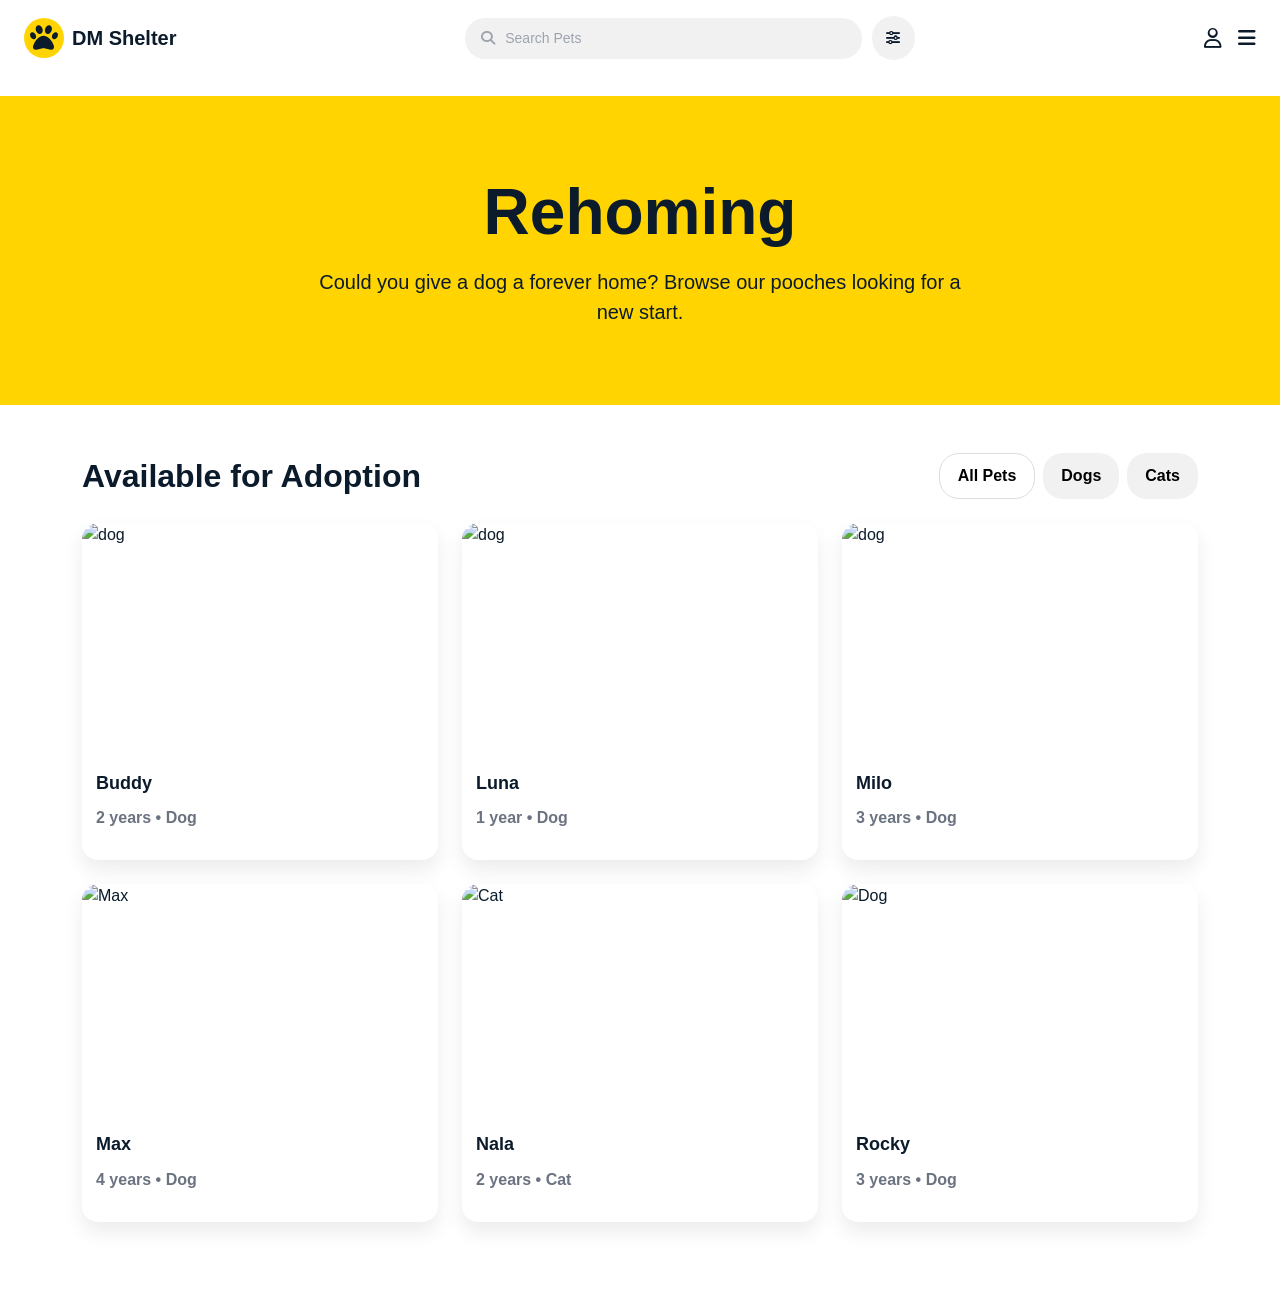
==== commit e00464aa: "Merge pull request #18 from adi-afra/hadi-front Hadi front" ====
--- a/frontend/index.html
+++ b/frontend/index.html
@@ -4,22 +4,14 @@
 <head>
   <meta charset="UTF-8" />
   <meta name="viewport" content="width=device-width, initial-scale=1.0" />
-  <title>Fortuna Tails</title>
-
-  <link rel="icon" type="image/x-icon" href="images/favicon.png">
+  <title>Pet Care Management</title>
+
 
   <!-- Bootstrap CSS (Brandon)-->
   <link href="https://cdn.jsdelivr.net/npm/bootstrap@5.3.3/dist/css/bootstrap.min.css" rel="stylesheet">
 
   <!-- Font icons -->
   <link rel="stylesheet" href="https://cdnjs.cloudflare.com/ajax/libs/font-awesome/6.5.0/css/all.min.css">
-  <!-- Bootstrap Icons -->
-<link href="https://cdn.jsdelivr.net/npm/bootstrap-icons@1.11.3/font/bootstrap-icons.css" rel="stylesheet">
-
-<link rel="preconnect" href="https://fonts.googleapis.com">
-<link rel="preconnect" href="https://fonts.gstatic.com" crossorigin>
-<link href="https://fonts.googleapis.com/css2?family=Geom:ital,wght@0,300..900;1,300..900&display=swap" rel="stylesheet">
-
 
   <!-- CSS -->
   <link rel="stylesheet" href="styles.css">
@@ -30,12 +22,9 @@
   <!-- NAVBAR (Brandon)-->
   <header id="mainNavbar" class="navbar px-4 py-3 d-flex align-items-center justify-content-between">
     <div class="logo d-flex align-items-center gap-2">
-      <span class="brand-badge">
-        <img src="images/logo.png" alt="Fortuna Tails Logo" class="logo-img">
-      </span>
-      <span class="brand-name">Fortuna Tails</span>
-    </div>
-    
+      <span class="brand-badge"><i class="fa-solid fa-paw"></i></span>
+      <span class="brand-name">DM Shelter</span>
+    </div>
 
 
 
@@ -50,7 +39,7 @@
       </div>
     </div>
 
-    <div class="nav-icons d-flex align-items-center gap-4">
+    <div class="nav-icons d-flex align-items-center gap-3">
       <i class="fa-regular fa-user" id="registrationPage"></i>
       <i class="fa-solid fa-bars" id="menuBtn"></i>
     </div>
@@ -112,11 +101,8 @@
   <div id="dashPanel" class="dash-panel hidden">
     <div class="dash-head">
       <div class="dash-brand">
-        <span class="brand-badge">
-          <img src="images/logo.png" alt="Fortuna Tails Logo" class="logo-img">
-        </span>
-        
-        <span class="brand-name">Fortuna Tails</span>
+        <span class="brand-badge"><i class="fa-solid fa-paw"></i></span>
+        <span class="brand-name">DM shelter</span>
       </div>
       <button class="position-absolute top-0 end-0 m-3 btn btn-light shadow-sm rounded-3" id="closeBtn" type="button">✕</button>
     </div>
@@ -153,61 +139,15 @@
   <!-- PAGE Pet Gallery (brandon) -->
   <section class="page is-active" data-page="gallery">
 
-    <!-- HERO CAROUSEL -->
-<section class="hero">
-  <div id="fortunaCarousel" class="carousel slide carousel-fade" data-bs-ride="carousel">
-
-    <!-- Indicators -->
-    <div class="carousel-indicators">
-      <button type="button" data-bs-target="#fortunaCarousel" data-bs-slide-to="0" class="active"></button>
-      <button type="button" data-bs-target="#fortunaCarousel" data-bs-slide-to="1"></button>
-      <button type="button" data-bs-target="#fortunaCarousel" data-bs-slide-to="2"></button>
-    </div>
-
-    <!-- Slides -->
-    <div class="carousel-inner">
-
-      <div class="carousel-item active">
-        <img src="images/c1.jpg"
-             class="d-block w-100 carousel-img" alt="Dog">
-        <div class="carousel-caption">
-          <h1 class="fw-bold">Find a Forever Friend</h1>
-          <p>Give a rescue pet a second chance at happiness.</p>
-        </div>
-      </div>
-
-      <div class="carousel-item">
-        <img src="images/c2.jpg"
-             class="d-block w-100 carousel-img" alt="Dog">
-        <div class="carousel-caption">
-          <h1 class="fw-bold">Adopt. Love. Repeat.</h1>
-          <p>Your new best friend is waiting for you.</p>
-        </div>
-      </div>
-
-      <div class="carousel-item">
-        <img src="images/c3.jpeg"
-             class="d-block w-100 carousel-img" alt="Cat">
-        <div class="carousel-caption">
-          <h1 class="fw-bold">Fortuna Favors the Kind</h1>
-          <p>Open your heart. Change a life.</p>
-        </div>
-      </div>
-
-    </div>
-
-    <!-- Controls -->
-    <button class="carousel-control-prev" type="button" data-bs-target="#fortunaCarousel" data-bs-slide="prev">
-      <span class="carousel-control-prev-icon"></span>
-    </button>
-
-    <button class="carousel-control-next" type="button" data-bs-target="#fortunaCarousel" data-bs-slide="next">
-      <span class="carousel-control-next-icon"></span>
-    </button>
-
-  </div>
-</section>
-
+    <!-- HERO -->
+    <section class="hero text-center">
+      <div class="container py-5">
+        <h1 class="display-3 fw-bold mb-3">Rehoming</h1>
+        <p class="lead mb-0 mx-auto" style="max-width: 680px;">
+          Could you give a dog a forever home? Browse our pooches looking for a new start.
+        </p>
+      </div>
+    </section>
 
     <!-- CONTENT -->
     <section class="py-5">
@@ -325,118 +265,103 @@
         <!-- Stat cards -->
         <div class="row g-3 mb-4">
           <div class="col-12 col-md-6 col-lg-3">
-            <div class="dash-stat card border-0 border-start border-4 border-danger shadow-sm">
-              <div class="card-body d-flex align-items-center">
-                <div class="dash-big-icon text-danger">
-                  <i class="bi bi-heart-fill"></i>
-                </div>
-                <div class="ms-5">
+            <div class="dash-stat card border-0 shadow-sm">
+              <div class="card-body d-flex align-items-center gap-3">
+                <div class="dash-icon bg-warning-subtle text-warning">
+                  <i class="fa-solid fa-heart"></i>
+                </div>
+                <div>
                   <div class="text-muted small fw-semibold">Saved Pets</div>
-                  <div class="fs-4 fw-bold">6</div>
-                </div>
-              </div>
-            </div>
-          </div>
-          
+                  <div class="fs-3 fw-bold">6</div>
+                </div>
+              </div>
+            </div>
+          </div>
 
           <div class="col-12 col-md-6 col-lg-3">
-            <div class="dash-stat card border-0 border-start border-4 border-primary shadow-sm">
-              <div class="card-body d-flex align-items-center">
-          
-                <div class="dash-big-icon text-primary">
-                  <i class="bi bi-send-fill"></i>
-                </div>
-          
-                <div class="ms-5">
+            <div class="dash-stat card border-0 shadow-sm">
+              <div class="card-body d-flex align-items-center gap-3">
+                <div class="dash-icon bg-primary-subtle text-primary">
+                  <i class="fa-solid fa-paper-plane"></i>
+                </div>
+                <div>
                   <div class="text-muted small fw-semibold">Applications</div>
-                  <div class="fs-4 fw-bold">2</div>
-                </div>
-          
-              </div>
-            </div>
-          </div>
-          
+                  <div class="fs-3 fw-bold">2</div>
+                </div>
+              </div>
+            </div>
+          </div>
 
           <div class="col-12 col-md-6 col-lg-3">
-            <div class="dash-stat card border-0 border-start border-4 border-success shadow-sm">
-              <div class="card-body d-flex align-items-center">
-          
-                <div class="dash-big-icon text-success">
-                  <i class="bi bi-calendar-check-fill"></i>
-                </div>
-          
-                <div class="ms-5">
+            <div class="dash-stat card border-0 shadow-sm">
+              <div class="card-body d-flex align-items-center gap-3">
+                <div class="dash-icon bg-success-subtle text-success">
+                  <i class="fa-solid fa-calendar-check"></i>
+                </div>
+                <div>
                   <div class="text-muted small fw-semibold">Visits Booked</div>
-                  <div class="fs-4 fw-bold">1</div>
-                </div>
-          
-              </div>
-            </div>
-          </div>
-          
+                  <div class="fs-3 fw-bold">1</div>
+                </div>
+              </div>
+            </div>
+          </div>
 
           <div class="col-12 col-md-6 col-lg-3">
-            <div class="dash-stat card border-0 border-start border-4 border-info shadow-sm">
-              <div class="card-body d-flex align-items-center">
-          
-                <div class="dash-big-icon text-info">
-                  <i class="bi bi-bell-fill"></i>
-                </div>
-          
-                <div class="ms-5">
+            <div class="dash-stat card border-0 shadow-sm">
+              <div class="card-body d-flex align-items-center gap-3">
+                <div class="dash-icon bg-info-subtle text-info">
+                  <i class="fa-solid fa-bell"></i>
+                </div>
+                <div>
                   <div class="text-muted small fw-semibold">Alerts</div>
-                  <div class="fs-4 fw-bold">3</div>
-                </div>
-          
-              </div>
-            </div>
-          </div>
-          
+                  <div class="fs-3 fw-bold">3</div>
+                </div>
+              </div>
+            </div>
+          </div>
         </div>
     </section>
 
     <!-- Main panels -->
-      <div class="row g-3">
-
-        <!-- Recent Activity (transparent card) -->
-                 
-          <div class="col-12 col-lg-6">
-            <div class="card activity-card">
-              <div class="card-body">
-                <h5 class="fw-bold mb-3">Recent Activity</h5>
-
-                <div class="dash-item d-flex align-items-start gap-3">
-                  <div class="dash-dot bg-warning"></div>
-                  <div>
-                    <div class="fw-semibold">You saved “Max” to favourites</div>
-                    <div class="text-muted small">Today • 10:42</div>
-                  </div>
-                </div>
-
-                <div class="dash-item d-flex align-items-start gap-3">
-                  <div class="dash-dot bg-primary"></div>
-                  <div>
-                    <div class="fw-semibold">Application submitted for “Buddy”</div>
-                    <div class="text-muted small">Yesterday • 18:12</div>
-                  </div>
-                </div>
-
-                <div class="dash-item d-flex align-items-start gap-3">
-                  <div class="dash-dot bg-success"></div>
-                  <div>
-                    <div class="fw-semibold">Visit booked (Saturday)</div>
-                    <div class="text-muted small">2 days ago • 13:05</div>
-                  </div>
-                </div>
-
-              </div>
-            </div>
-          </div>
-
-
-        <!-- Preferences (plain content) -->
-        <div class="col-12 col-lg-5">
-          <div class="preferences h-100" style="margin-top: 30px;">
+    <div class="row g-3">
+      <!-- Activity / timeline (simple list with recent activity, favourites, applications, visits booked) -->
+      <div class="col-12 col-lg-7">
+        <div class="card border-0 shadow-sm h-100">
+          <div class="card-body">
+            <h5 class="fw-bold mb-3">Recent Activity</h5>
+
+            <div class="dash-item d-flex align-items-start gap-3">
+              <div class="dash-dot bg-warning"></div>
+              <div>
+                <div class="fw-semibold">You saved “Max” to favourites</div>
+                <div class="text-muted small">Today • 10:42</div>
+              </div>
+            </div>
+
+            <div class="dash-item d-flex align-items-start gap-3">
+              <div class="dash-dot bg-primary"></div>
+              <div>
+                <div class="fw-semibold">Application submitted for “Buddy”</div>
+                <div class="text-muted small">Yesterday • 18:12</div>
+              </div>
+            </div>
+
+            <div class="dash-item d-flex align-items-start gap-3">
+              <div class="dash-dot bg-success"></div>
+              <div>
+                <div class="fw-semibold">Visit booked (Saturday)</div>
+                <div class="text-muted small">2 days ago • 13:05</div>
+              </div>
+            </div>
+
+          </div>
+        </div>
+      </div>
+
+      <!-- Preferences / progress bars -->
+      <div class="col-12 col-lg-5">
+        <div class="card border-0 shadow-sm h-100">
+          <div class="card-body">
             <h5 class="fw-bold mb-3">Your Preferences</h5>
 
             <div class="mb-3">
@@ -472,10 +397,11 @@
                 Save pets to compare them later, then submit one application when you’re ready.
               </div>
             </div>
-          </div>
-        </div>
-
-      </div>
+
+          </div>
+        </div>
+      </div>
+    </div>
 
     </div>
   </section>
@@ -511,120 +437,125 @@
     </section>
   </section>
 
-  
   <!-- Registration Page -->
-<!-- Registration Page -->
-<section class="page" data-page="registration">
-  <div class="register-bg d-flex align-items-center justify-content-center min-vh-100 position-relative">
-
-    <!-- Close Button -->
-    <button class="backToHome position-absolute top-0 end-0 m-3 btn btn-light shadow-sm rounded-3"
-      type="button">✕</button>
-
-    <div class="card register-card p-0 overflow-hidden">
-
-      <div class="row g-0">
-
-        <!-- LEFT SIDE -->
-        <div class="col-md-5 register-left d-flex flex-column justify-content-center align-items-center text-center p-4">
-          <img src="images/logo.png" alt="Fortuna Tails Logo" class="login-logo mb-3">
-          <h3 class="fw-bold">Join Fortuna Tails</h3>
-          <p class="small text-muted">
-            Create your account and start managing your shelter.
+  <section class="page" data-page="registration">
+
+    <main class=" d-flex align-items-center justify-content-center p-3">
+      <div class="card shadow-lg border-0 rounded-4 position-relative" style="width:620px;">
+        <button class="backToHome position-absolute top-0 end-0 m-3 btn btn-light shadow-sm rounded-3"
+          type="button">✕</button>
+        <div class="card-body p-3 p-md-4">
+
+
+          <!-- ================= REGISTER (Fabasshir)================= -->
+          <div class="text-center mb-4">
+            <div class="rounded-circle bg-warning d-flex align-items-center justify-content-center mx-auto shadow"
+              style="width:96px;height:96px;">
+              <span style="font-size:38px;">🐾</span>
+            </div>
+          </div>
+
+          <h1 class="text-center fw-bold mb-2" style="font-size:3rem;">Join PetHaven</h1>
+          <p class="text-center text-secondary fw-semibold mb-5 fs-4">
+            Create an account to start managing your animal rescue.
           </p>
-        </div>
-
-        <!-- RIGHT SIDE -->
-        <div class="col-md-7 p-4">
-
-          <form>
-            <div class="mb-3">
-              <label class="form-label fw-semibold">Full Name</label>
-              <input type="text" class="form-control form-control-sm" required>
-            </div>
-
-            <div class="mb-3">
-              <label class="form-label fw-semibold">Email</label>
-              <input type="email" class="form-control form-control-sm" required>
-            </div>
-
-            <div class="mb-3">
-              <label class="form-label fw-semibold">Password</label>
-              <input type="password" class="form-control form-control-sm" required>
-            </div>
-
-            <div class="mb-3">
-              <label class="form-label fw-semibold">Confirm Password</label>
-              <input type="password" class="form-control form-control-sm" required>
-            </div>
-
-            <button type="submit" class="btn btn-warning w-100 fw-bold py-2 mt-2">
-              Create Account
-            </button>
+
+          <div class="mb-4">
+            <label class="form-label fw-bold fs-4">Email Address</label>
+            <div class="input-group input-group-lg">
+              <span class="input-group-text bg-white">✉️</span>
+              <input type="email" class="form-control" placeholder="staff@pethaven.org" required>
+            </div>
+          </div>
+
+          <div class="mb-4">
+            <label class="form-label fw-bold fs-4">Password</label>
+            <div class="input-group input-group-lg">
+              <span class="input-group-text bg-white">🔒</span>
+              <input type="password" class="form-control" placeholder="••••••••" required>
+            </div>
+          </div>
+
+          <button type="submit" class="btn btn-warning w-100 fw-bold py-3 fs-3 shadow">
+            Create Account <span class="ms-2">→</span>
+          </button>
           </form>
 
-          <p class="small mt-3 mb-0 text-center">
+          <p class="text-center mt-4 fw-semibold fs-5 mb-0">
             Already have an account?
-            <span id="loginBtn" class="fw-bold text-warning text-decoration-underline"
-              style="cursor:pointer;">Sign In</span>
+            <span id="loginBtn" class="fw-bold text-warning text-decoration-underline ms-1" style="cursor:pointer;">
+              Sign in instead
+            </span>
           </p>
 
         </div>
-
-      </div>
-    </div>
-
-  </div>
-</section>
-
-
- 
-  <!-- LOGIN PAGE -->
+      </div>
+    </main>
+  </section>
+  <!-- Login Page -->
   <section class="page" data-page="login">
-    <div class="login-bg d-flex align-items-center justify-content-center min-vh-100 position-relative">
-  
-      <!-- Close button  -->
-      <button class="backToHome position-absolute top-0 end-0 m-3 btn btn-light shadow-sm rounded-3" type="button">✕</button>
-  
-      <div class="card login-card p-4 p-md-5 text-center">
-        <!-- Logo -->
-        <div class="mb-3">
-          <img src="images/logo.png" alt="Fortuna Tails Logo" class="login-logo">
-        </div>
-  
-        <!-- Header -->
-        <h3 class="fw-bold mb-2">Sign In</h3>
-        <p class="text-muted mb-4">Manage your shelter account</p>
-  
-        <!-- Form -->
-        <form>
-          <div class="mb-3 text-start"> 
-            <label class="form-label fw-semibold mb-1">Email</label>
-            <input type="email" class="form-control form-control-sm" placeholder="username@gmail.com" required>
-          </div>
-  
-          <div class="mb-3 text-start">
-            <label class="form-label fw-semibold mb-1">Password</label>
-            <input type="password" class="form-control form-control-sm" placeholder="••••••••" required>
-          </div>
-  
-          <button type="submit" class="btn btn-warning w-100 fw-bold py-2 mt-3">Sign In</button>
-        </form>
-  
-        <!-- Divider -->
-        <hr class="my-3">
-  
-        <!-- Register -->
-        <p class="mb-0 small">
-          Don't have an account?
-          <span id="goToRegister" class="fw-bold text-warning text-decoration-underline" style="cursor:pointer;">Register</span>
-        </p>
-      </div>
-  
-    </div>
-  </section>
-  
-
+
+    <main class=" d-flex align-items-center justify-content-center p-3">
+      <div class="card shadow-lg border-0 rounded-4 position-relative" style="width:620px;">
+        <button class="backToHome backToHome position-absolute top-0 end-0 m-3 btn btn-light shadow-sm rounded-3"
+          type="button">✕</button>
+        <div class="card-body p-3 p-md-4">
+
+          <!-- ================= LOGIN(Fabasshir) ================= -->
+          <div class="text-center mb-4">
+            <div class="rounded-circle bg-warning d-flex align-items-center justify-content-center mx-auto shadow"
+              style="width:96px;height:96px;">
+              <span style="font-size:38px;">🐾</span>
+            </div>
+          </div>
+
+          <h1 class="text-center fw-bold mb-2" style="font-size:3rem;">Sign In</h1>
+          <p class="text-center text-secondary fw-semibold mb-5 fs-4">
+            Enter your credentials to manage your shelter.
+          </p>
+
+
+          <div class="mb-4">
+            <label class="form-label fw-bold fs-4">Email Address</label>
+            <div class="input-group input-group-lg">
+              <span class="input-group-text bg-white">✉️</span>
+              <input type="email" class="form-control" placeholder="staff@pethaven.org" required>
+            </div>
+          </div>
+
+          <div class="mb-4">
+            <div class="d-flex justify-content-between align-items-center">
+              <label class="form-label fw-bold fs-4 mb-0">Password</label>
+              <a href="#" class="fw-bold text-warning text-decoration-none">Forgot password?</a>
+            </div>
+            <div class="input-group input-group-lg mt-2">
+              <span class="input-group-text bg-white">🔒</span>
+              <input type="password" class="form-control" placeholder="••••••••" required>
+            </div>
+          </div>
+
+          <button id="loginSubmit" type="button" class="btn btn-warning w-100 fw-bold py-3 fs-3 shadow">
+            Sign In <span class="ms-2">→</span>
+          </button>
+
+
+
+
+          <p class="text-center mt-5 fw-semibold fs-5 mb-0">
+            Don't have an account?
+
+            <span id="goToRegister" class="fw-bold text-warning text-decoration-underline ms-1" style="cursor:pointer;">
+              Register now
+            </span>
+
+          </p>
+
+
+        </div>
+      </div>
+    </main>
+
+  </section>
 
   <!-- PAGE Search Results -->
   <section class="page" data-page="results">
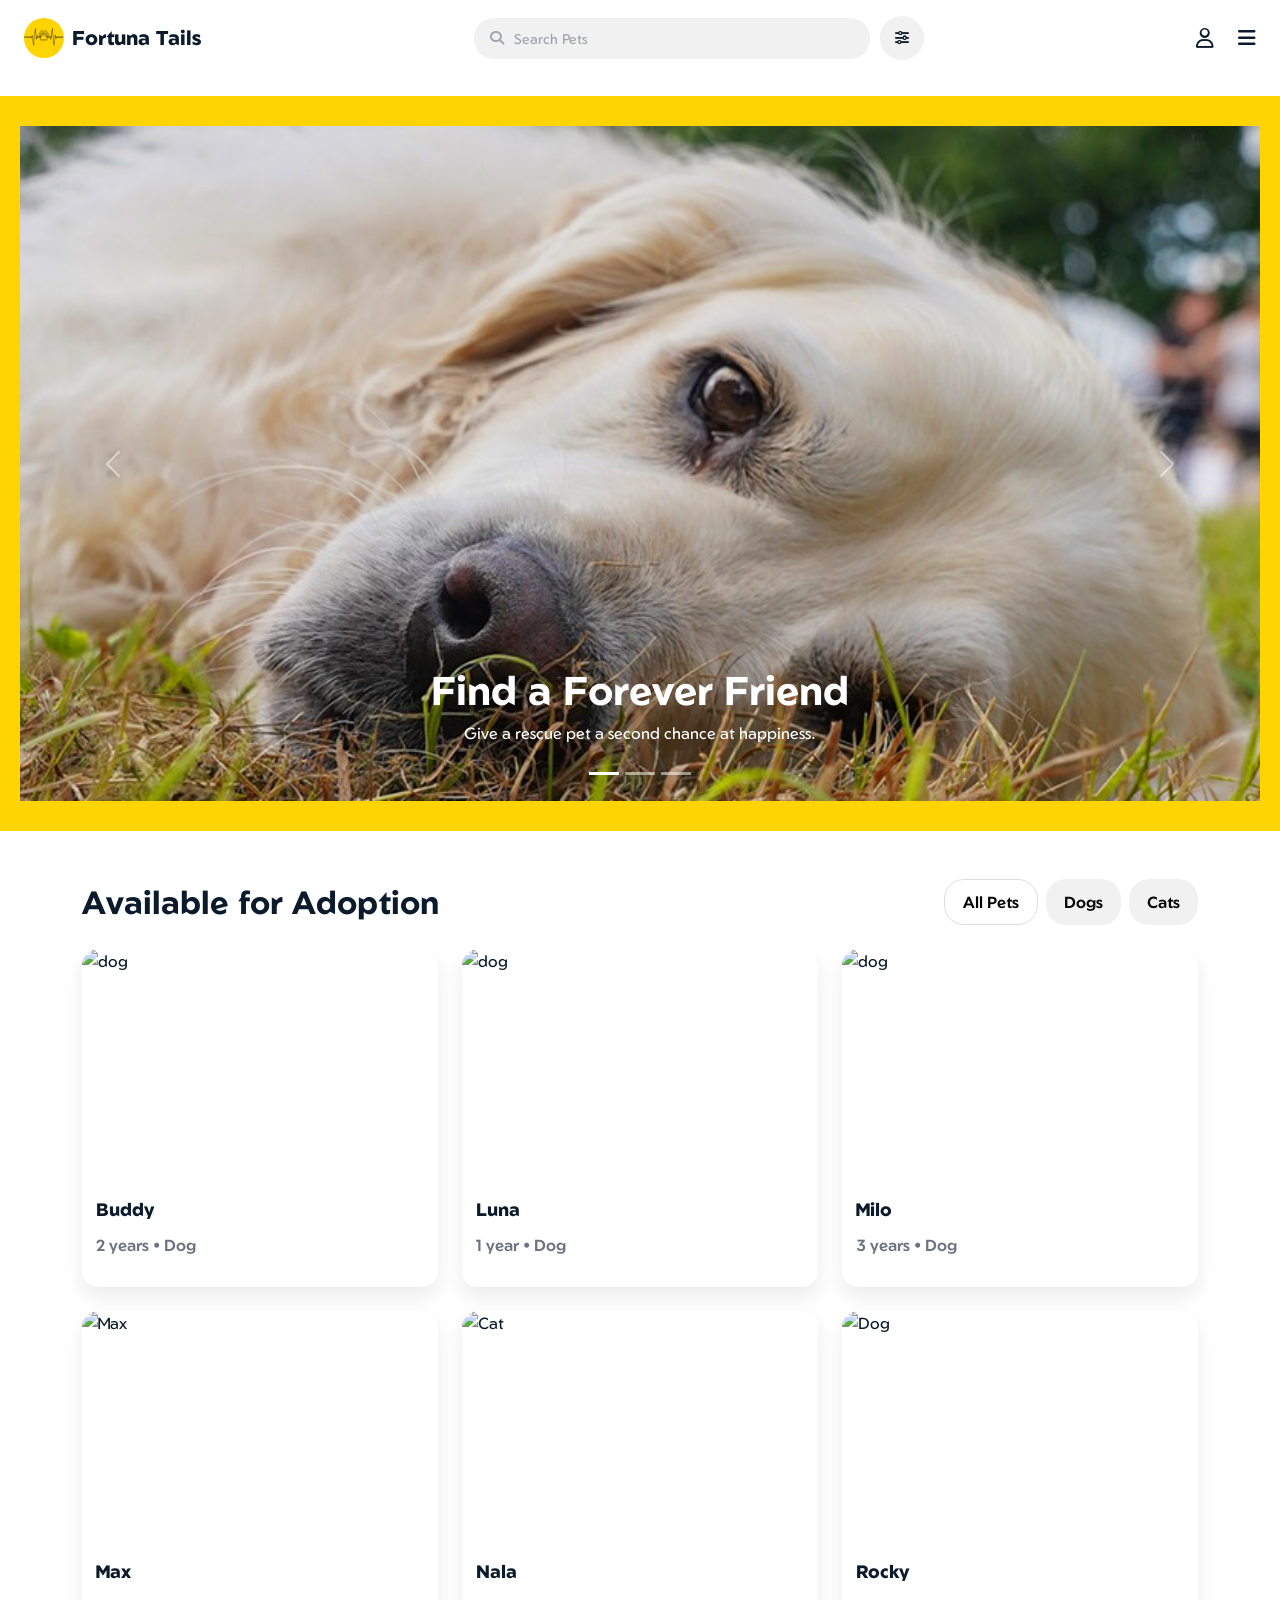
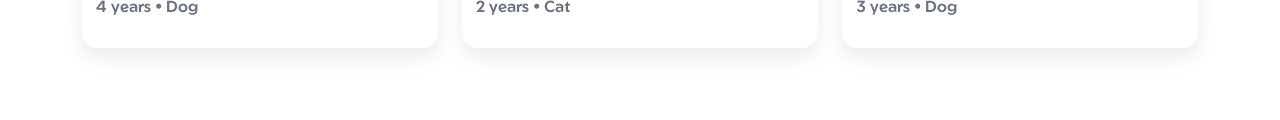
==== commit 371ea927: "Merge pull request #19 from adi-afra/p-front Added a carousel, updated the login and register pages," ====
--- a/frontend/index.html
+++ b/frontend/index.html
@@ -4,14 +4,22 @@
 <head>
   <meta charset="UTF-8" />
   <meta name="viewport" content="width=device-width, initial-scale=1.0" />
-  <title>Pet Care Management</title>
-
+  <title>Fortuna Tails</title>
+
+  <link rel="icon" type="image/x-icon" href="images/favicon.png">
 
   <!-- Bootstrap CSS (Brandon)-->
   <link href="https://cdn.jsdelivr.net/npm/bootstrap@5.3.3/dist/css/bootstrap.min.css" rel="stylesheet">
 
   <!-- Font icons -->
   <link rel="stylesheet" href="https://cdnjs.cloudflare.com/ajax/libs/font-awesome/6.5.0/css/all.min.css">
+  <!-- Bootstrap Icons -->
+<link href="https://cdn.jsdelivr.net/npm/bootstrap-icons@1.11.3/font/bootstrap-icons.css" rel="stylesheet">
+
+<link rel="preconnect" href="https://fonts.googleapis.com">
+<link rel="preconnect" href="https://fonts.gstatic.com" crossorigin>
+<link href="https://fonts.googleapis.com/css2?family=Geom:ital,wght@0,300..900;1,300..900&display=swap" rel="stylesheet">
+
 
   <!-- CSS -->
   <link rel="stylesheet" href="styles.css">
@@ -22,9 +30,12 @@
   <!-- NAVBAR (Brandon)-->
   <header id="mainNavbar" class="navbar px-4 py-3 d-flex align-items-center justify-content-between">
     <div class="logo d-flex align-items-center gap-2">
-      <span class="brand-badge"><i class="fa-solid fa-paw"></i></span>
-      <span class="brand-name">DM Shelter</span>
-    </div>
+      <span class="brand-badge">
+        <img src="images/logo.png" alt="Fortuna Tails Logo" class="logo-img">
+      </span>
+      <span class="brand-name">Fortuna Tails</span>
+    </div>
+    
 
 
 
@@ -39,7 +50,7 @@
       </div>
     </div>
 
-    <div class="nav-icons d-flex align-items-center gap-3">
+    <div class="nav-icons d-flex align-items-center gap-4">
       <i class="fa-regular fa-user" id="registrationPage"></i>
       <i class="fa-solid fa-bars" id="menuBtn"></i>
     </div>
@@ -101,8 +112,11 @@
   <div id="dashPanel" class="dash-panel hidden">
     <div class="dash-head">
       <div class="dash-brand">
-        <span class="brand-badge"><i class="fa-solid fa-paw"></i></span>
-        <span class="brand-name">DM shelter</span>
+        <span class="brand-badge">
+          <img src="images/logo.png" alt="Fortuna Tails Logo" class="logo-img">
+        </span>
+        
+        <span class="brand-name">Fortuna Tails</span>
       </div>
       <button class="position-absolute top-0 end-0 m-3 btn btn-light shadow-sm rounded-3" id="closeBtn" type="button">✕</button>
     </div>
@@ -139,15 +153,61 @@
   <!-- PAGE Pet Gallery (brandon) -->
   <section class="page is-active" data-page="gallery">
 
-    <!-- HERO -->
-    <section class="hero text-center">
-      <div class="container py-5">
-        <h1 class="display-3 fw-bold mb-3">Rehoming</h1>
-        <p class="lead mb-0 mx-auto" style="max-width: 680px;">
-          Could you give a dog a forever home? Browse our pooches looking for a new start.
-        </p>
-      </div>
-    </section>
+    <!-- HERO CAROUSEL -->
+<section class="hero">
+  <div id="fortunaCarousel" class="carousel slide carousel-fade" data-bs-ride="carousel">
+
+    <!-- Indicators -->
+    <div class="carousel-indicators">
+      <button type="button" data-bs-target="#fortunaCarousel" data-bs-slide-to="0" class="active"></button>
+      <button type="button" data-bs-target="#fortunaCarousel" data-bs-slide-to="1"></button>
+      <button type="button" data-bs-target="#fortunaCarousel" data-bs-slide-to="2"></button>
+    </div>
+
+    <!-- Slides -->
+    <div class="carousel-inner">
+
+      <div class="carousel-item active">
+        <img src="images/c1.jpg"
+             class="d-block w-100 carousel-img" alt="Dog">
+        <div class="carousel-caption">
+          <h1 class="fw-bold">Find a Forever Friend</h1>
+          <p>Give a rescue pet a second chance at happiness.</p>
+        </div>
+      </div>
+
+      <div class="carousel-item">
+        <img src="images/c2.jpg"
+             class="d-block w-100 carousel-img" alt="Dog">
+        <div class="carousel-caption">
+          <h1 class="fw-bold">Adopt. Love. Repeat.</h1>
+          <p>Your new best friend is waiting for you.</p>
+        </div>
+      </div>
+
+      <div class="carousel-item">
+        <img src="images/c3.jpeg"
+             class="d-block w-100 carousel-img" alt="Cat">
+        <div class="carousel-caption">
+          <h1 class="fw-bold">Fortuna Favors the Kind</h1>
+          <p>Open your heart. Change a life.</p>
+        </div>
+      </div>
+
+    </div>
+
+    <!-- Controls -->
+    <button class="carousel-control-prev" type="button" data-bs-target="#fortunaCarousel" data-bs-slide="prev">
+      <span class="carousel-control-prev-icon"></span>
+    </button>
+
+    <button class="carousel-control-next" type="button" data-bs-target="#fortunaCarousel" data-bs-slide="next">
+      <span class="carousel-control-next-icon"></span>
+    </button>
+
+  </div>
+</section>
+
 
     <!-- CONTENT -->
     <section class="py-5">
@@ -265,103 +325,118 @@
         <!-- Stat cards -->
         <div class="row g-3 mb-4">
           <div class="col-12 col-md-6 col-lg-3">
-            <div class="dash-stat card border-0 shadow-sm">
-              <div class="card-body d-flex align-items-center gap-3">
-                <div class="dash-icon bg-warning-subtle text-warning">
-                  <i class="fa-solid fa-heart"></i>
-                </div>
-                <div>
+            <div class="dash-stat card border-0 border-start border-4 border-danger shadow-sm">
+              <div class="card-body d-flex align-items-center">
+                <div class="dash-big-icon text-danger">
+                  <i class="bi bi-heart-fill"></i>
+                </div>
+                <div class="ms-5">
                   <div class="text-muted small fw-semibold">Saved Pets</div>
-                  <div class="fs-3 fw-bold">6</div>
-                </div>
-              </div>
-            </div>
-          </div>
+                  <div class="fs-4 fw-bold">6</div>
+                </div>
+              </div>
+            </div>
+          </div>
+          
 
           <div class="col-12 col-md-6 col-lg-3">
-            <div class="dash-stat card border-0 shadow-sm">
-              <div class="card-body d-flex align-items-center gap-3">
-                <div class="dash-icon bg-primary-subtle text-primary">
-                  <i class="fa-solid fa-paper-plane"></i>
-                </div>
-                <div>
+            <div class="dash-stat card border-0 border-start border-4 border-primary shadow-sm">
+              <div class="card-body d-flex align-items-center">
+          
+                <div class="dash-big-icon text-primary">
+                  <i class="bi bi-send-fill"></i>
+                </div>
+          
+                <div class="ms-5">
                   <div class="text-muted small fw-semibold">Applications</div>
-                  <div class="fs-3 fw-bold">2</div>
-                </div>
-              </div>
-            </div>
-          </div>
+                  <div class="fs-4 fw-bold">2</div>
+                </div>
+          
+              </div>
+            </div>
+          </div>
+          
 
           <div class="col-12 col-md-6 col-lg-3">
-            <div class="dash-stat card border-0 shadow-sm">
-              <div class="card-body d-flex align-items-center gap-3">
-                <div class="dash-icon bg-success-subtle text-success">
-                  <i class="fa-solid fa-calendar-check"></i>
-                </div>
-                <div>
+            <div class="dash-stat card border-0 border-start border-4 border-success shadow-sm">
+              <div class="card-body d-flex align-items-center">
+          
+                <div class="dash-big-icon text-success">
+                  <i class="bi bi-calendar-check-fill"></i>
+                </div>
+          
+                <div class="ms-5">
                   <div class="text-muted small fw-semibold">Visits Booked</div>
-                  <div class="fs-3 fw-bold">1</div>
-                </div>
-              </div>
-            </div>
-          </div>
+                  <div class="fs-4 fw-bold">1</div>
+                </div>
+          
+              </div>
+            </div>
+          </div>
+          
 
           <div class="col-12 col-md-6 col-lg-3">
-            <div class="dash-stat card border-0 shadow-sm">
-              <div class="card-body d-flex align-items-center gap-3">
-                <div class="dash-icon bg-info-subtle text-info">
-                  <i class="fa-solid fa-bell"></i>
-                </div>
-                <div>
+            <div class="dash-stat card border-0 border-start border-4 border-info shadow-sm">
+              <div class="card-body d-flex align-items-center">
+          
+                <div class="dash-big-icon text-info">
+                  <i class="bi bi-bell-fill"></i>
+                </div>
+          
+                <div class="ms-5">
                   <div class="text-muted small fw-semibold">Alerts</div>
-                  <div class="fs-3 fw-bold">3</div>
-                </div>
-              </div>
-            </div>
-          </div>
+                  <div class="fs-4 fw-bold">3</div>
+                </div>
+          
+              </div>
+            </div>
+          </div>
+          
         </div>
     </section>
 
     <!-- Main panels -->
-    <div class="row g-3">
-      <!-- Activity / timeline (simple list with recent activity, favourites, applications, visits booked) -->
-      <div class="col-12 col-lg-7">
-        <div class="card border-0 shadow-sm h-100">
-          <div class="card-body">
-            <h5 class="fw-bold mb-3">Recent Activity</h5>
-
-            <div class="dash-item d-flex align-items-start gap-3">
-              <div class="dash-dot bg-warning"></div>
-              <div>
-                <div class="fw-semibold">You saved “Max” to favourites</div>
-                <div class="text-muted small">Today • 10:42</div>
-              </div>
-            </div>
-
-            <div class="dash-item d-flex align-items-start gap-3">
-              <div class="dash-dot bg-primary"></div>
-              <div>
-                <div class="fw-semibold">Application submitted for “Buddy”</div>
-                <div class="text-muted small">Yesterday • 18:12</div>
-              </div>
-            </div>
-
-            <div class="dash-item d-flex align-items-start gap-3">
-              <div class="dash-dot bg-success"></div>
-              <div>
-                <div class="fw-semibold">Visit booked (Saturday)</div>
-                <div class="text-muted small">2 days ago • 13:05</div>
-              </div>
-            </div>
-
-          </div>
-        </div>
-      </div>
-
-      <!-- Preferences / progress bars -->
-      <div class="col-12 col-lg-5">
-        <div class="card border-0 shadow-sm h-100">
-          <div class="card-body">
+      <div class="row g-3">
+
+        <!-- Recent Activity (transparent card) -->
+                 
+          <div class="col-12 col-lg-6">
+            <div class="card activity-card">
+              <div class="card-body">
+                <h5 class="fw-bold mb-3">Recent Activity</h5>
+
+                <div class="dash-item d-flex align-items-start gap-3">
+                  <div class="dash-dot bg-warning"></div>
+                  <div>
+                    <div class="fw-semibold">You saved “Max” to favourites</div>
+                    <div class="text-muted small">Today • 10:42</div>
+                  </div>
+                </div>
+
+                <div class="dash-item d-flex align-items-start gap-3">
+                  <div class="dash-dot bg-primary"></div>
+                  <div>
+                    <div class="fw-semibold">Application submitted for “Buddy”</div>
+                    <div class="text-muted small">Yesterday • 18:12</div>
+                  </div>
+                </div>
+
+                <div class="dash-item d-flex align-items-start gap-3">
+                  <div class="dash-dot bg-success"></div>
+                  <div>
+                    <div class="fw-semibold">Visit booked (Saturday)</div>
+                    <div class="text-muted small">2 days ago • 13:05</div>
+                  </div>
+                </div>
+
+              </div>
+            </div>
+          </div>
+
+
+        <!-- Preferences (plain content) -->
+        <div class="col-12 col-lg-5">
+          <div class="preferences h-100" style="margin-top: 30px;">
             <h5 class="fw-bold mb-3">Your Preferences</h5>
 
             <div class="mb-3">
@@ -397,11 +472,10 @@
                 Save pets to compare them later, then submit one application when you’re ready.
               </div>
             </div>
-
-          </div>
-        </div>
-      </div>
-    </div>
+          </div>
+        </div>
+
+      </div>
 
     </div>
   </section>
@@ -437,125 +511,120 @@
     </section>
   </section>
 
+  
   <!-- Registration Page -->
-  <section class="page" data-page="registration">
-
-    <main class=" d-flex align-items-center justify-content-center p-3">
-      <div class="card shadow-lg border-0 rounded-4 position-relative" style="width:620px;">
-        <button class="backToHome position-absolute top-0 end-0 m-3 btn btn-light shadow-sm rounded-3"
-          type="button">✕</button>
-        <div class="card-body p-3 p-md-4">
-
-
-          <!-- ================= REGISTER (Fabasshir)================= -->
-          <div class="text-center mb-4">
-            <div class="rounded-circle bg-warning d-flex align-items-center justify-content-center mx-auto shadow"
-              style="width:96px;height:96px;">
-              <span style="font-size:38px;">🐾</span>
-            </div>
-          </div>
-
-          <h1 class="text-center fw-bold mb-2" style="font-size:3rem;">Join PetHaven</h1>
-          <p class="text-center text-secondary fw-semibold mb-5 fs-4">
-            Create an account to start managing your animal rescue.
+<!-- Registration Page -->
+<section class="page" data-page="registration">
+  <div class="register-bg d-flex align-items-center justify-content-center min-vh-100 position-relative">
+
+    <!-- Close Button -->
+    <button class="backToHome position-absolute top-0 end-0 m-3 btn btn-light shadow-sm rounded-3"
+      type="button">✕</button>
+
+    <div class="card register-card p-0 overflow-hidden">
+
+      <div class="row g-0">
+
+        <!-- LEFT SIDE -->
+        <div class="col-md-5 register-left d-flex flex-column justify-content-center align-items-center text-center p-4">
+          <img src="images/logo.png" alt="Fortuna Tails Logo" class="login-logo mb-3">
+          <h3 class="fw-bold">Join Fortuna Tails</h3>
+          <p class="small text-muted">
+            Create your account and start managing your shelter.
           </p>
-
-          <div class="mb-4">
-            <label class="form-label fw-bold fs-4">Email Address</label>
-            <div class="input-group input-group-lg">
-              <span class="input-group-text bg-white">✉️</span>
-              <input type="email" class="form-control" placeholder="staff@pethaven.org" required>
-            </div>
-          </div>
-
-          <div class="mb-4">
-            <label class="form-label fw-bold fs-4">Password</label>
-            <div class="input-group input-group-lg">
-              <span class="input-group-text bg-white">🔒</span>
-              <input type="password" class="form-control" placeholder="••••••••" required>
-            </div>
-          </div>
-
-          <button type="submit" class="btn btn-warning w-100 fw-bold py-3 fs-3 shadow">
-            Create Account <span class="ms-2">→</span>
-          </button>
+        </div>
+
+        <!-- RIGHT SIDE -->
+        <div class="col-md-7 p-4">
+
+          <form>
+            <div class="mb-3">
+              <label class="form-label fw-semibold">Full Name</label>
+              <input type="text" class="form-control form-control-sm" required>
+            </div>
+
+            <div class="mb-3">
+              <label class="form-label fw-semibold">Email</label>
+              <input type="email" class="form-control form-control-sm" required>
+            </div>
+
+            <div class="mb-3">
+              <label class="form-label fw-semibold">Password</label>
+              <input type="password" class="form-control form-control-sm" required>
+            </div>
+
+            <div class="mb-3">
+              <label class="form-label fw-semibold">Confirm Password</label>
+              <input type="password" class="form-control form-control-sm" required>
+            </div>
+
+            <button type="submit" class="btn btn-warning w-100 fw-bold py-2 mt-2">
+              Create Account
+            </button>
           </form>
 
-          <p class="text-center mt-4 fw-semibold fs-5 mb-0">
+          <p class="small mt-3 mb-0 text-center">
             Already have an account?
-            <span id="loginBtn" class="fw-bold text-warning text-decoration-underline ms-1" style="cursor:pointer;">
-              Sign in instead
-            </span>
+            <span id="loginBtn" class="fw-bold text-warning text-decoration-underline"
+              style="cursor:pointer;">Sign In</span>
           </p>
 
         </div>
-      </div>
-    </main>
+
+      </div>
+    </div>
+
+  </div>
+</section>
+
+
+ 
+  <!-- LOGIN PAGE -->
+  <section class="page" data-page="login">
+    <div class="login-bg d-flex align-items-center justify-content-center min-vh-100 position-relative">
+  
+      <!-- Close button  -->
+      <button class="backToHome position-absolute top-0 end-0 m-3 btn btn-light shadow-sm rounded-3" type="button">✕</button>
+  
+      <div class="card login-card p-4 p-md-5 text-center">
+        <!-- Logo -->
+        <div class="mb-3">
+          <img src="images/logo.png" alt="Fortuna Tails Logo" class="login-logo">
+        </div>
+  
+        <!-- Header -->
+        <h3 class="fw-bold mb-2">Sign In</h3>
+        <p class="text-muted mb-4">Manage your shelter account</p>
+  
+        <!-- Form -->
+        <form>
+          <div class="mb-3 text-start"> 
+            <label class="form-label fw-semibold mb-1">Email</label>
+            <input type="email" class="form-control form-control-sm" placeholder="username@gmail.com" required>
+          </div>
+  
+          <div class="mb-3 text-start">
+            <label class="form-label fw-semibold mb-1">Password</label>
+            <input type="password" class="form-control form-control-sm" placeholder="••••••••" required>
+          </div>
+  
+          <button type="submit" class="btn btn-warning w-100 fw-bold py-2 mt-3">Sign In</button>
+        </form>
+  
+        <!-- Divider -->
+        <hr class="my-3">
+  
+        <!-- Register -->
+        <p class="mb-0 small">
+          Don't have an account?
+          <span id="goToRegister" class="fw-bold text-warning text-decoration-underline" style="cursor:pointer;">Register</span>
+        </p>
+      </div>
+  
+    </div>
   </section>
-  <!-- Login Page -->
-  <section class="page" data-page="login">
-
-    <main class=" d-flex align-items-center justify-content-center p-3">
-      <div class="card shadow-lg border-0 rounded-4 position-relative" style="width:620px;">
-        <button class="backToHome backToHome position-absolute top-0 end-0 m-3 btn btn-light shadow-sm rounded-3"
-          type="button">✕</button>
-        <div class="card-body p-3 p-md-4">
-
-          <!-- ================= LOGIN(Fabasshir) ================= -->
-          <div class="text-center mb-4">
-            <div class="rounded-circle bg-warning d-flex align-items-center justify-content-center mx-auto shadow"
-              style="width:96px;height:96px;">
-              <span style="font-size:38px;">🐾</span>
-            </div>
-          </div>
-
-          <h1 class="text-center fw-bold mb-2" style="font-size:3rem;">Sign In</h1>
-          <p class="text-center text-secondary fw-semibold mb-5 fs-4">
-            Enter your credentials to manage your shelter.
-          </p>
-
-
-          <div class="mb-4">
-            <label class="form-label fw-bold fs-4">Email Address</label>
-            <div class="input-group input-group-lg">
-              <span class="input-group-text bg-white">✉️</span>
-              <input type="email" class="form-control" placeholder="staff@pethaven.org" required>
-            </div>
-          </div>
-
-          <div class="mb-4">
-            <div class="d-flex justify-content-between align-items-center">
-              <label class="form-label fw-bold fs-4 mb-0">Password</label>
-              <a href="#" class="fw-bold text-warning text-decoration-none">Forgot password?</a>
-            </div>
-            <div class="input-group input-group-lg mt-2">
-              <span class="input-group-text bg-white">🔒</span>
-              <input type="password" class="form-control" placeholder="••••••••" required>
-            </div>
-          </div>
-
-          <button id="loginSubmit" type="button" class="btn btn-warning w-100 fw-bold py-3 fs-3 shadow">
-            Sign In <span class="ms-2">→</span>
-          </button>
-
-
-
-
-          <p class="text-center mt-5 fw-semibold fs-5 mb-0">
-            Don't have an account?
-
-            <span id="goToRegister" class="fw-bold text-warning text-decoration-underline ms-1" style="cursor:pointer;">
-              Register now
-            </span>
-
-          </p>
-
-
-        </div>
-      </div>
-    </main>
-
-  </section>
+  
+
 
   <!-- PAGE Search Results -->
   <section class="page" data-page="results">
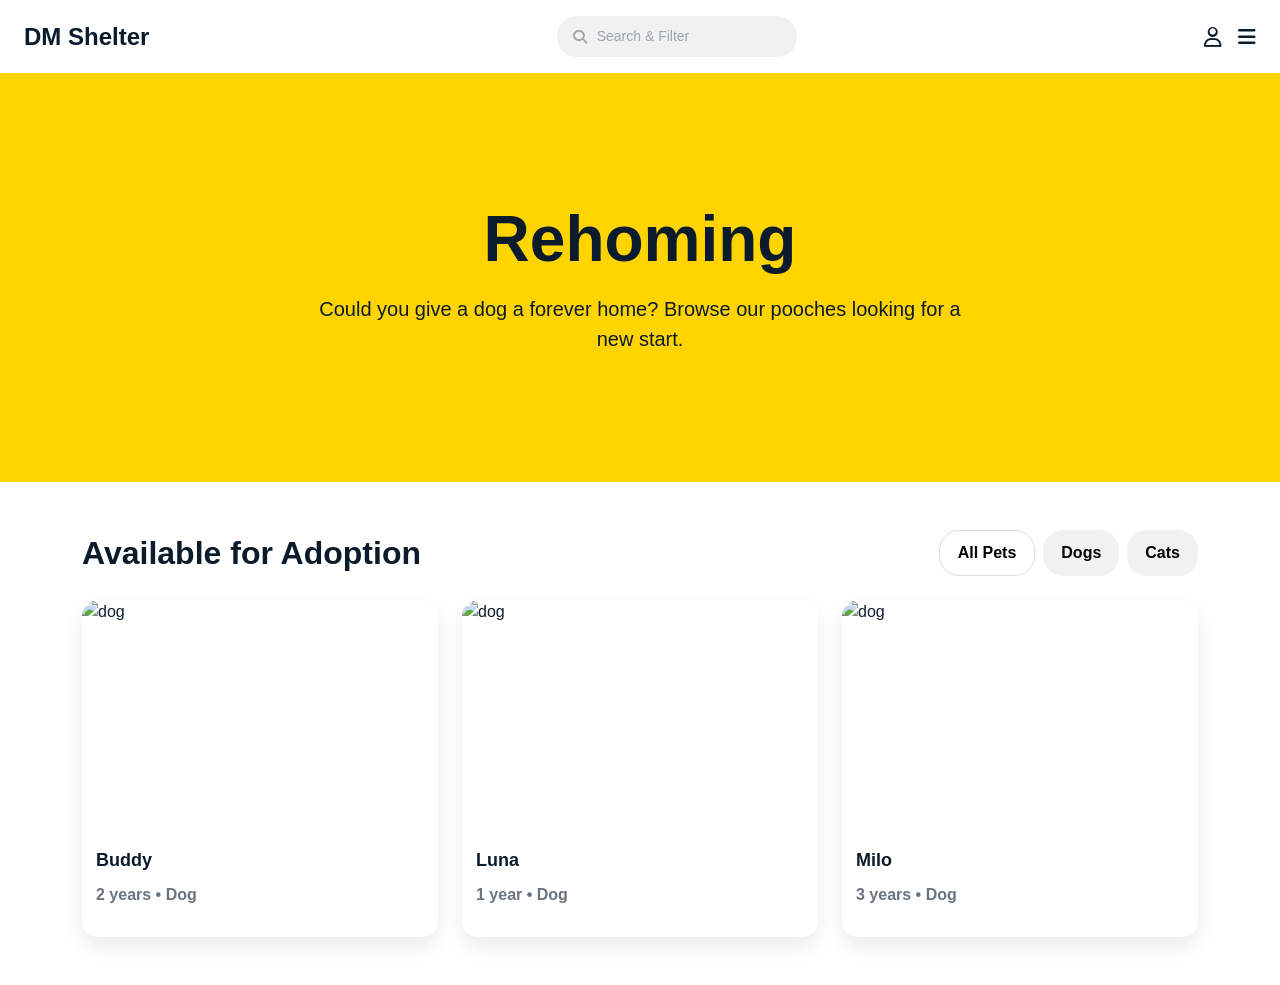
==== commit 329f7b82: "Merge pull request #24 from adi-afra/front Front" ====
--- a/frontend/index.html
+++ b/frontend/index.html
@@ -1,25 +1,15 @@
 <!DOCTYPE html>
 <html lang="en">
-
 <head>
   <meta charset="UTF-8" />
   <meta name="viewport" content="width=device-width, initial-scale=1.0" />
-  <title>Fortuna Tails</title>
+  <title>Pet Care Management</title>
 
-  <link rel="icon" type="image/x-icon" href="images/favicon.png">
-
-  <!-- Bootstrap CSS (Brandon)-->
+  <!-- Bootstrap CSS -->
   <link href="https://cdn.jsdelivr.net/npm/bootstrap@5.3.3/dist/css/bootstrap.min.css" rel="stylesheet">
 
   <!-- Font icons -->
   <link rel="stylesheet" href="https://cdnjs.cloudflare.com/ajax/libs/font-awesome/6.5.0/css/all.min.css">
-  <!-- Bootstrap Icons -->
-<link href="https://cdn.jsdelivr.net/npm/bootstrap-icons@1.11.3/font/bootstrap-icons.css" rel="stylesheet">
-
-<link rel="preconnect" href="https://fonts.googleapis.com">
-<link rel="preconnect" href="https://fonts.gstatic.com" crossorigin>
-<link href="https://fonts.googleapis.com/css2?family=Geom:ital,wght@0,300..900;1,300..900&display=swap" rel="stylesheet">
-
 
   <!-- CSS -->
   <link rel="stylesheet" href="styles.css">
@@ -27,84 +17,20 @@
 
 <body>
 
-  <!-- NAVBAR (Brandon)-->
-  <header id="mainNavbar" class="navbar px-4 py-3 d-flex align-items-center justify-content-between">
-    <div class="logo d-flex align-items-center gap-2">
-      <span class="brand-badge">
-        <img src="images/logo.png" alt="Fortuna Tails Logo" class="logo-img">
-      </span>
-      <span class="brand-name">Fortuna Tails</span>
-    </div>
-    
+  <!-- NAVBAR -->
+  <header class="navbar px-4 py-3 d-flex align-items-center justify-content-between">
+    <div class="logo fw-bold fs-4">DM Shelter</div>
 
-
-
-    <div class="search-wrapper">
-      <div class="search">
-        <i class="fa-solid fa-magnifying-glass"></i>
-        <input type="text" placeholder="Search Pets">
-      </div>
-
-      <div class="filter-icon" id="openFiltersModal">
-        <i class="fa-solid fa-sliders"></i>
-      </div>
+    <div class="search" id="openFilters">
+      <i class="fa-solid fa-magnifying-glass"></i>
+      <input type="text" placeholder="Search & Filter" readonly>
     </div>
 
-    <div class="nav-icons d-flex align-items-center gap-4">
-      <i class="fa-regular fa-user" id="registrationPage"></i>
+    <div class="nav-icons d-flex align-items-center gap-3">
+      <i class="fa-regular fa-user"></i>
       <i class="fa-solid fa-bars" id="menuBtn"></i>
     </div>
   </header>
-
-  <!-- SEARCH FILTER MODAL -->
-  <div class="filter-modal" id="filterModal">
-    <div class="filter-box">
-
-      <div class="filter-header">
-        <h3>Filters</h3>
-        <i class="fa-solid fa-xmark" id="closeFiltersModal"></i>
-      </div>
-
-      <!-- SPECIES -->
-      <div class="filter-section">
-        <p>Species</p>
-        <div class="filters">
-          <button class="filter-btn active" data-group="species">All</button>
-          <button class="filter-btn" data-group="species">Dogs</button>
-          <button class="filter-btn" data-group="species">Cats</button>
-        </div>
-      </div>
-
-      <!-- AGE -->
-      <div class="filter-section">
-        <p>Age</p>
-        <div class="filters">
-          <button class="filter-btn active" data-group="age">All</button>
-          <button class="filter-btn" data-group="age">Puppy / Kitten</button>
-          <button class="filter-btn" data-group="age">Young</button>
-          <button class="filter-btn" data-group="age">Adult</button>
-        </div>
-      </div>
-
-      <!-- SIZE -->
-      <div class="filter-section">
-        <p>Size</p>
-        <div class="filters">
-          <button class="filter-btn active" data-group="size">All</button>
-          <button class="filter-btn" data-group="size">Small</button>
-          <button class="filter-btn" data-group="size">Medium</button>
-          <button class="filter-btn" data-group="size">Large</button>
-        </div>
-      </div>
-
-      <!-- ACTIONS -->
-      <div class="filter-actions">
-        <button class="reset-btn">Reset</button>
-        <button class="show-btn">Show Results</button>
-      </div>
-
-    </div>
-  </div>
 
   <!-- DASHBOARD MENU -->
   <div id="overlay" class="overlay hidden"></div>
@@ -112,13 +38,10 @@
   <div id="dashPanel" class="dash-panel hidden">
     <div class="dash-head">
       <div class="dash-brand">
-        <span class="brand-badge">
-          <img src="images/logo.png" alt="Fortuna Tails Logo" class="logo-img">
-        </span>
-        
-        <span class="brand-name">Fortuna Tails</span>
+        <span class="brand-badge"><i class="fa-solid fa-paw"></i></span>
+        <span class="brand-name">DM shelter</span>
       </div>
-      <button class="position-absolute top-0 end-0 m-3 btn btn-light shadow-sm rounded-3" id="closeBtn" type="button">✕</button>
+      <button class="close-btn" id="closeBtn" type="button">✕</button>
     </div>
 
     <nav class="dash-links">
@@ -150,64 +73,18 @@
     </nav>
   </div>
 
-  <!-- PAGE Pet Gallery (brandon) -->
+  <!-- PAGE Pet Gallery -->
   <section class="page is-active" data-page="gallery">
 
-    <!-- HERO CAROUSEL -->
-<section class="hero">
-  <div id="fortunaCarousel" class="carousel slide carousel-fade" data-bs-ride="carousel">
-
-    <!-- Indicators -->
-    <div class="carousel-indicators">
-      <button type="button" data-bs-target="#fortunaCarousel" data-bs-slide-to="0" class="active"></button>
-      <button type="button" data-bs-target="#fortunaCarousel" data-bs-slide-to="1"></button>
-      <button type="button" data-bs-target="#fortunaCarousel" data-bs-slide-to="2"></button>
-    </div>
-
-    <!-- Slides -->
-    <div class="carousel-inner">
-
-      <div class="carousel-item active">
-        <img src="images/c1.jpg"
-             class="d-block w-100 carousel-img" alt="Dog">
-        <div class="carousel-caption">
-          <h1 class="fw-bold">Find a Forever Friend</h1>
-          <p>Give a rescue pet a second chance at happiness.</p>
-        </div>
+    <!-- HERO -->
+    <section class="hero text-center">
+      <div class="container py-5">
+        <h1 class="display-3 fw-bold mb-3">Rehoming</h1>
+        <p class="lead mb-0 mx-auto" style="max-width: 680px;">
+          Could you give a dog a forever home? Browse our pooches looking for a new start.
+        </p>
       </div>
-
-      <div class="carousel-item">
-        <img src="images/c2.jpg"
-             class="d-block w-100 carousel-img" alt="Dog">
-        <div class="carousel-caption">
-          <h1 class="fw-bold">Adopt. Love. Repeat.</h1>
-          <p>Your new best friend is waiting for you.</p>
-        </div>
-      </div>
-
-      <div class="carousel-item">
-        <img src="images/c3.jpeg"
-             class="d-block w-100 carousel-img" alt="Cat">
-        <div class="carousel-caption">
-          <h1 class="fw-bold">Fortuna Favors the Kind</h1>
-          <p>Open your heart. Change a life.</p>
-        </div>
-      </div>
-
-    </div>
-
-    <!-- Controls -->
-    <button class="carousel-control-prev" type="button" data-bs-target="#fortunaCarousel" data-bs-slide="prev">
-      <span class="carousel-control-prev-icon"></span>
-    </button>
-
-    <button class="carousel-control-next" type="button" data-bs-target="#fortunaCarousel" data-bs-slide="next">
-      <span class="carousel-control-next-icon"></span>
-    </button>
-
-  </div>
-</section>
-
+    </section>
 
     <!-- CONTENT -->
     <section class="py-5">
@@ -223,14 +100,12 @@
           </div>
         </div>
 
-        <!-- PET CARDS (Bootstrap Grid by brandon) -->
+        <!-- PET CARDS (Bootstrap Grid) -->
         <div class="row g-4">
 
           <div class="col-12 col-md-6 col-lg-4">
             <div class="pet-card h-100">
-              <img class="pet-img buddy"
-                src="https://images.unsplash.com/photo-1518717758536-85ae29035b6d?auto=format&fit=crop&w=1200&q=60"
-                alt="dog">
+              <img class="pet-img buddy" src="https://images.unsplash.com/photo-1518717758536-85ae29035b6d?auto=format&fit=crop&w=1200&q=60" alt="dog">
               <div class="info">
                 <h3>Buddy</h3>
                 <p>2 years • Dog</p>
@@ -240,9 +115,7 @@
 
           <div class="col-12 col-md-6 col-lg-4">
             <div class="pet-card h-100">
-              <img class="pet-img luna"
-                src="https://images.unsplash.com/photo-1517849845537-4d257902454a?auto=format&fit=crop&w=1200&q=60"
-                alt="dog">
+              <img class="pet-img luna" src="https://images.unsplash.com/photo-1517849845537-4d257902454a?auto=format&fit=crop&w=1200&q=60" alt="dog">
               <div class="info">
                 <h3>Luna</h3>
                 <p>1 year • Dog</p>
@@ -252,48 +125,9 @@
 
           <div class="col-12 col-md-6 col-lg-4">
             <div class="pet-card h-100">
-              <img class="pet-img milo"
-                src="https://images.unsplash.com/photo-1598133894008-61f7fdb8cc3a?auto=format&fit=crop&w=1200&q=60"
-                alt="dog">
+              <img class="pet-img milo" src="https://images.unsplash.com/photo-1598133894008-61f7fdb8cc3a?auto=format&fit=crop&w=1200&q=60" alt="dog">
               <div class="info">
                 <h3>Milo</h3>
-                <p>3 years • Dog</p>
-              </div>
-            </div>
-          </div>
-
-
-          <div class="col-12 col-md-6 col-lg-4">
-            <div class="pet-card">
-              <img class="pet-img max"
-                src="https://images.unsplash.com/photo-1537151608828-ea2b11777ee8?auto=format&fit=crop&w=1200&q=60"
-                alt="Max">
-              <div class="info">
-                <h3>Max</h3>
-                <p>4 years • Dog</p>
-              </div>
-            </div>
-          </div>
-
-          <div class="col-md-4 mb-4">
-            <div class="pet-card">
-              <img class="pet-img"
-                src="https://images.unsplash.com/photo-1514888286974-6c03e2ca1dba?auto=format&fit=crop&w=1200&q=60"
-                alt="Cat">
-              <div class="info">
-                <h3>Nala</h3>
-                <p>2 years • Cat</p>
-              </div>
-            </div>
-          </div>
-
-          <div class="col-md-4 mb-4">
-            <div class="pet-card">
-              <img class="pet-img"
-                src="https://images.unsplash.com/photo-1530281700549-e82e7bf110d6?auto=format&fit=crop&w=1200&q=60"
-                alt="Dog">
-              <div class="info">
-                <h3>Rocky</h3>
                 <p>3 years • Dog</p>
               </div>
             </div>
@@ -304,184 +138,17 @@
     </section>
   </section>
 
-  <!-- PAGE Dashboard (Brandon)-->
+  <!-- PAGE Dashboard -->
   <section class="page" data-page="dashboard">
-    <section class="hero text-center">
-      <div class="container py-4">
-
-        <!-- Breadcrumb -->
-        <div class="d-flex align-items-center gap-2 text-muted mb-3" style="font-size:14px;">
-          <i class="fa-solid fa-house"></i>
-          <span>/</span>
-          <span class="fw-semibold">Dashboard</span>
-        </div>
-
-        <!-- Header -->
-        <div class="mb-4">
-          <h2 class="fw-bold mb-1">Your Overview</h2>
-          <p class="text-muted mb-0">Quick summary of your activity and saved pets.</p>
-        </div>
-
-        <!-- Stat cards -->
-        <div class="row g-3 mb-4">
-          <div class="col-12 col-md-6 col-lg-3">
-            <div class="dash-stat card border-0 border-start border-4 border-danger shadow-sm">
-              <div class="card-body d-flex align-items-center">
-                <div class="dash-big-icon text-danger">
-                  <i class="bi bi-heart-fill"></i>
-                </div>
-                <div class="ms-5">
-                  <div class="text-muted small fw-semibold">Saved Pets</div>
-                  <div class="fs-4 fw-bold">6</div>
-                </div>
-              </div>
-            </div>
-          </div>
-          
-
-          <div class="col-12 col-md-6 col-lg-3">
-            <div class="dash-stat card border-0 border-start border-4 border-primary shadow-sm">
-              <div class="card-body d-flex align-items-center">
-          
-                <div class="dash-big-icon text-primary">
-                  <i class="bi bi-send-fill"></i>
-                </div>
-          
-                <div class="ms-5">
-                  <div class="text-muted small fw-semibold">Applications</div>
-                  <div class="fs-4 fw-bold">2</div>
-                </div>
-          
-              </div>
-            </div>
-          </div>
-          
-
-          <div class="col-12 col-md-6 col-lg-3">
-            <div class="dash-stat card border-0 border-start border-4 border-success shadow-sm">
-              <div class="card-body d-flex align-items-center">
-          
-                <div class="dash-big-icon text-success">
-                  <i class="bi bi-calendar-check-fill"></i>
-                </div>
-          
-                <div class="ms-5">
-                  <div class="text-muted small fw-semibold">Visits Booked</div>
-                  <div class="fs-4 fw-bold">1</div>
-                </div>
-          
-              </div>
-            </div>
-          </div>
-          
-
-          <div class="col-12 col-md-6 col-lg-3">
-            <div class="dash-stat card border-0 border-start border-4 border-info shadow-sm">
-              <div class="card-body d-flex align-items-center">
-          
-                <div class="dash-big-icon text-info">
-                  <i class="bi bi-bell-fill"></i>
-                </div>
-          
-                <div class="ms-5">
-                  <div class="text-muted small fw-semibold">Alerts</div>
-                  <div class="fs-4 fw-bold">3</div>
-                </div>
-          
-              </div>
-            </div>
-          </div>
-          
-        </div>
+    <section class="py-5">
+      <div class="container">
+        <h2 class="fw-bold">Dashboard</h2>
+        <p>Stats / overview (placeholder).</p>
+      </div>
     </section>
-
-    <!-- Main panels -->
-      <div class="row g-3">
-
-        <!-- Recent Activity (transparent card) -->
-                 
-          <div class="col-12 col-lg-6">
-            <div class="card activity-card">
-              <div class="card-body">
-                <h5 class="fw-bold mb-3">Recent Activity</h5>
-
-                <div class="dash-item d-flex align-items-start gap-3">
-                  <div class="dash-dot bg-warning"></div>
-                  <div>
-                    <div class="fw-semibold">You saved “Max” to favourites</div>
-                    <div class="text-muted small">Today • 10:42</div>
-                  </div>
-                </div>
-
-                <div class="dash-item d-flex align-items-start gap-3">
-                  <div class="dash-dot bg-primary"></div>
-                  <div>
-                    <div class="fw-semibold">Application submitted for “Buddy”</div>
-                    <div class="text-muted small">Yesterday • 18:12</div>
-                  </div>
-                </div>
-
-                <div class="dash-item d-flex align-items-start gap-3">
-                  <div class="dash-dot bg-success"></div>
-                  <div>
-                    <div class="fw-semibold">Visit booked (Saturday)</div>
-                    <div class="text-muted small">2 days ago • 13:05</div>
-                  </div>
-                </div>
-
-              </div>
-            </div>
-          </div>
-
-
-        <!-- Preferences (plain content) -->
-        <div class="col-12 col-lg-5">
-          <div class="preferences h-100" style="margin-top: 30px;">
-            <h5 class="fw-bold mb-3">Your Preferences</h5>
-
-            <div class="mb-3">
-              <div class="d-flex justify-content-between small fw-semibold">
-                <span>Dogs</span><span class="text-muted">70%</span>
-              </div>
-              <div class="progress" style="height:10px;">
-                <div class="progress-bar bg-primary" style="width:70%"></div>
-              </div>
-            </div>
-
-            <div class="mb-3">
-              <div class="d-flex justify-content-between small fw-semibold">
-                <span>Cats</span><span class="text-muted">25%</span>
-              </div>
-              <div class="progress" style="height:10px;">
-                <div class="progress-bar bg-danger" style="width:25%"></div>
-              </div>
-            </div>
-
-            <div class="mb-4">
-              <div class="d-flex justify-content-between small fw-semibold">
-                <span>Other</span><span class="text-muted">5%</span>
-              </div>
-              <div class="progress" style="height:10px;">
-                <div class="progress-bar bg-warning" style="width:5%"></div>
-              </div>
-            </div>
-
-            <div class="p-3 rounded-4 dash-callout">
-              <div class="fw-bold mb-1">Tip</div>
-              <div class="text-muted small mb-0">
-                Save pets to compare them later, then submit one application when you’re ready.
-              </div>
-            </div>
-          </div>
-        </div>
-
-      </div>
-
-    </div>
   </section>
 
-
-  <!-- PAGE Inventory (brandon) -->
+  <!-- PAGE Inventory -->
   <section class="page" data-page="inventory">
     <section class="py-5">
       <div class="container">
@@ -491,7 +158,7 @@
     </section>
   </section>
 
-  <!-- PAGE Adoptions (Brandon) -->
+  <!-- PAGE Adoptions -->
   <section class="page" data-page="adoptions">
     <section class="py-5">
       <div class="container">
@@ -501,7 +168,7 @@
     </section>
   </section>
 
-  <!-- PAGE Settings (Brandon) -->
+  <!-- PAGE Settings -->
   <section class="page" data-page="settings">
     <section class="py-5">
       <div class="container">
@@ -511,136 +178,10 @@
     </section>
   </section>
 
-  
-  <!-- Registration Page -->
-<!-- Registration Page -->
-<section class="page" data-page="registration">
-  <div class="register-bg d-flex align-items-center justify-content-center min-vh-100 position-relative">
-
-    <!-- Close Button -->
-    <button class="backToHome position-absolute top-0 end-0 m-3 btn btn-light shadow-sm rounded-3"
-      type="button">✕</button>
-
-    <div class="card register-card p-0 overflow-hidden">
-
-      <div class="row g-0">
-
-        <!-- LEFT SIDE -->
-        <div class="col-md-5 register-left d-flex flex-column justify-content-center align-items-center text-center p-4">
-          <img src="images/logo.png" alt="Fortuna Tails Logo" class="login-logo mb-3">
-          <h3 class="fw-bold">Join Fortuna Tails</h3>
-          <p class="small text-muted">
-            Create your account and start managing your shelter.
-          </p>
-        </div>
-
-        <!-- RIGHT SIDE -->
-        <div class="col-md-7 p-4">
-
-          <form>
-            <div class="mb-3">
-              <label class="form-label fw-semibold">Full Name</label>
-              <input type="text" class="form-control form-control-sm" required>
-            </div>
-
-            <div class="mb-3">
-              <label class="form-label fw-semibold">Email</label>
-              <input type="email" class="form-control form-control-sm" required>
-            </div>
-
-            <div class="mb-3">
-              <label class="form-label fw-semibold">Password</label>
-              <input type="password" class="form-control form-control-sm" required>
-            </div>
-
-            <div class="mb-3">
-              <label class="form-label fw-semibold">Confirm Password</label>
-              <input type="password" class="form-control form-control-sm" required>
-            </div>
-
-            <button type="submit" class="btn btn-warning w-100 fw-bold py-2 mt-2">
-              Create Account
-            </button>
-          </form>
-
-          <p class="small mt-3 mb-0 text-center">
-            Already have an account?
-            <span id="loginBtn" class="fw-bold text-warning text-decoration-underline"
-              style="cursor:pointer;">Sign In</span>
-          </p>
-
-        </div>
-
-      </div>
-    </div>
-
-  </div>
-</section>
-
-
- 
-  <!-- LOGIN PAGE -->
-  <section class="page" data-page="login">
-    <div class="login-bg d-flex align-items-center justify-content-center min-vh-100 position-relative">
-  
-      <!-- Close button  -->
-      <button class="backToHome position-absolute top-0 end-0 m-3 btn btn-light shadow-sm rounded-3" type="button">✕</button>
-  
-      <div class="card login-card p-4 p-md-5 text-center">
-        <!-- Logo -->
-        <div class="mb-3">
-          <img src="images/logo.png" alt="Fortuna Tails Logo" class="login-logo">
-        </div>
-  
-        <!-- Header -->
-        <h3 class="fw-bold mb-2">Sign In</h3>
-        <p class="text-muted mb-4">Manage your shelter account</p>
-  
-        <!-- Form -->
-        <form>
-          <div class="mb-3 text-start"> 
-            <label class="form-label fw-semibold mb-1">Email</label>
-            <input type="email" class="form-control form-control-sm" placeholder="username@gmail.com" required>
-          </div>
-  
-          <div class="mb-3 text-start">
-            <label class="form-label fw-semibold mb-1">Password</label>
-            <input type="password" class="form-control form-control-sm" placeholder="••••••••" required>
-          </div>
-  
-          <button type="submit" class="btn btn-warning w-100 fw-bold py-2 mt-3">Sign In</button>
-        </form>
-  
-        <!-- Divider -->
-        <hr class="my-3">
-  
-        <!-- Register -->
-        <p class="mb-0 small">
-          Don't have an account?
-          <span id="goToRegister" class="fw-bold text-warning text-decoration-underline" style="cursor:pointer;">Register</span>
-        </p>
-      </div>
-  
-    </div>
-  </section>
-  
-
-
-  <!-- PAGE Search Results -->
-  <section class="page" data-page="results">
-    <section class="py-5">
-      <div class="container text-center">
-        <h2 class="fw-bold">Results</h2>
-        <p class="text-muted">Filtered results will appear here.</p>
-      </div>
-    </section>
-  </section>
-
   <!-- Bootstrap link -->
   <script src="https://cdn.jsdelivr.net/npm/bootstrap@5.3.3/dist/js/bootstrap.bundle.min.js"></script>
 
-
+ 
   <script src="main.js"></script>
 </body>
-
-</html>+</html>
--- a/frontend/styles.css
+++ b/frontend/styles.css
@@ -1,12 +1,12 @@
-/* Base Brandon */
-* { margin: 0; padding: 0; box-sizing: border-box; font-family: "Geom", sans-serif;}
+/* Base */
+* { margin: 0; padding: 0; box-sizing: border-box; font-family: Arial, sans-serif; }
 body { background: #fff; color: #0b1b2b; }
 
-/* Navbar bits that are custom brandon */
+/* Navbar bits that are custom */
 .logo { font-size: 28px; }
 .nav-icons i { font-size: 20px; cursor: pointer; }
 
-/* Search pill (custom look) Brandon */
+/* Search pill (custom look) */
 .search{
   display:flex; align-items:center; gap:10px;
   padding:10px 16px;
@@ -22,14 +22,13 @@
 }
 .search input::placeholder{ color:#9ca3af; }
 
-/* Hero yellow block Brandon */
+/* Hero yellow block */
 .hero{
-  margin-top: 20px;
   background:#ffd400;
-  padding: 30px 20px;
+  padding: 80px 20px;
 }
 
-/* Filters Brandon */
+/* Filters */
 .filters .filter-btn{
   padding:10px 18px;
   border-radius:20px;
@@ -43,7 +42,7 @@
   border:1px solid #ddd;
 }
 
-/* Pet cards (custom, instead of Bootstrap card) Brandon  */
+/* Pet cards (custom, instead of Bootstrap card) */
 .pet-card{
   border-radius:16px;
   overflow:hidden;
@@ -52,18 +51,18 @@
 }
 .pet-img{
   width:100%;
-  height:240px;          
+  height:240px;          /* change this if you want smaller */
   object-fit:cover;
   display:block;
   border-radius:16px 16px 0 0;
 }
 
-/* Fine tune face positioning per image brandon */
+/* Fine-tune face positioning per image */
 .pet-img.buddy { object-position: center 45%; }
 .pet-img.luna  { object-position: center 60%; }
 .pet-img.milo  { object-position: center 65%; }
 
-/* Text under images Brandon */
+/* Text under images */
 .info h3{
   padding: 10px 14px 0;
   font-size: 18px;
@@ -75,7 +74,7 @@
   font-weight:600;
 }
 
-/* Dashboard dropdown Brandon */
+/* Dashboard dropdown */
 .hidden { display:none; }
 
 .overlay{
@@ -124,18 +123,18 @@
   font-size:18px;
 }
 
-.dash-links{ padding:10px;}
+.dash-links{ padding:10px; }
 
 .dash-link{
   display:flex;
   align-items:center;
-  gap:16px;
+  gap:12px;
   padding:14px;
   border-radius:14px;
   font-weight:700;
   color:#0b1b2b;
 
-  /* make button look like link (Brandon) */
+  /* make button look like link */
   width:100%;
   border:none;
   background:transparent;
@@ -148,8 +147,6 @@
 .dash-link.active{
   background:#ffd400;
   box-shadow: 0 10px 18px rgba(255,212,0,0.35);
-  margin-bottom: 5px;
-  margin-top: 5px;
 }
 
 .dash-divider{
@@ -160,289 +157,9 @@
 
 .dash-link.logout{ color:#e11d48; }
 
-/* Page switching Brandon */
+/* Page switching */
 .page{ display:none; }
 .page.is-active{ display:block; }
 
-.pet-img.max {
-    object-position: center 30%;
-  }
-
-/* Search bar styling (navbar only) */
-.navbar .search {
-    display: flex;
-    align-items: center;
-    gap: 10px;
-    padding: 10px 16px;
-    border-radius: 20px;
-    background: #f1f1f1;
-    width: 400px;
-}
-
-/* Search icon inside navbar search */
-.navbar .search i {
-    font-size: 14px;
-    color: #9ca3af;
-}
-
-/* Search input field */
-.navbar .search input {
-    border: none;
-    outline: none;
-    background: transparent;
-    width: 100%;
-    font-size: 14px;
-    cursor: pointer;
-}
-
-/* Placeholder text styling */
-.navbar .search input::placeholder {
-    color: #9ca3af;
-}
-
-/* Wrapper for search bar and filter icon */
-.search-wrapper {
-    display: flex;
-    align-items: center;
-    gap: 10px;
-    width: 450px;
-}
-
-/* Filter icon button */
-.filter-icon {
-    width: 44px;
-    height: 44px;
-    background: #f1f1f1;
-    border-radius: 50%;
-    display: flex;
-    align-items: center;
-    justify-content: center;
-    cursor: pointer;
-}
-
-/* Icon inside filter button */
-.filter-icon i {
-    font-size: 14px;
-    color: #0b1b2b;
-}
 
 
-/* Filter modal overlay */
-.filter-modal {
-    position: fixed;
-    inset: 0;
-    background: rgba(0,0,0,0.35);
-    backdrop-filter: blur(4px);
-    display: none;
-    align-items: center;
-    justify-content: center;
-    z-index: 1000;
-}
-
-/* Filter modal container */
-.filter-box {
-    background: #fff;
-    width: 320px;
-    border-radius: 20px;
-    padding: 24px;
-}
-
-/* Modal header layout */
-.filter-header {
-    display: flex;
-    justify-content: space-between;
-    align-items: center;
-    margin-bottom: 20px;
-}
-
-/* Close icon styling */
-.filter-header i {
-    cursor: pointer;
-}
-
-
-/* Individual filter sections */
-.filter-section {
-    margin-bottom: 24px;
-}
-
-/* Filter section title */
-.filter-section p {
-    font-weight: 700;
-    margin-bottom: 12px;
-}
-
-
-/* Filter button container scoped to modal */
-.filter-modal .filters {
-    display: flex;
-    flex-wrap: wrap;
-    gap: 10px;
-}
-
-/* Filter buttons */
-.filter-modal .filter-btn {
-    padding: 10px 18px;
-    border-radius: 999px;
-    border: none;
-    background: #f1f1f1;
-    font-weight: 600;
-    cursor: pointer;
-}
-
-/* Active filter button state */
-.filter-modal .filter-btn.active {
-    background: #ffd400;
-    box-shadow: 0 4px 10px rgba(0,0,0,0.08);
-}
-
-
-/* Action buttons container */
-.filter-actions {
-    display: flex;
-    justify-content: flex-end;
-    gap: 12px;
-    margin-top: 10px;
-}
-
-/* Reset button styling */
-.filter-actions .reset-btn {
-    padding: 10px 20px;
-    border: 2px solid #ccc;
-    border-radius: 999px;
-    background: #fff;
-    font-weight: 600;
-    cursor: pointer;
-}
-
-/* Reset button hover state */
-.filter-actions .reset-btn:hover {
-    background: #f1f1f1;
-}
-
-/* Show results button styling */
-.filter-actions .show-btn {
-    padding: 10px 20px;
-    border: none;
-    border-radius: 999px;
-    background: #001f5b;
-    color: #fff;
-    font-weight: 600;
-    cursor: pointer;
-}
-
-/* Show results button hover state */
-.filter-actions .show-btn:hover {
-    background: #003080;
-}
-
-.dash-link:hover{
-    background: rgba(255, 212, 0, 0.25);
-}
-
-
-
-.logo-img {
-  height: auto;
-  width: 40px;
-}
-  
-
-.carousel-img {
-  height: 75vh;
-  object-fit: cover;
-}
-
-/* Background image for login */
-.login-bg {
-  background: url('images/login-bg.jpg');
-  background-size: cover;
-  background-position: center;
-  background-repeat: no-repeat;
-
-}
-
-/* Background image for register */
-.register-bg {
-  background: url('images/register-bg.png');
-  background-size: cover;
-  background-position: center;
-  background-repeat: no-repeat;
-
-}
-
-/* Login card styling */
-.login-card {
-  max-width: 380px;
-  width: 100%;
-  background: rgba(255, 255, 255, 0.85); /* Transparent white */
-  border-radius: 12px;
-  box-shadow: 0 6px 20px rgba(0,0,0,0.2);
-  transition: transform 0.3s ease, box-shadow 0.3s ease;
-  margin-left: 500px;
-}
-
-.login-card:hover {
-  transform: translateY(-5px);
-  box-shadow: 0 12px 30px rgba(0,0,0,0.3);
-}
-
-/* Logo size */
-.login-logo {
-  max-width: 100px;
-}
-
-/* Wider card for register */
-.register-card {
-  max-width: 750px;
-  width: 100%;
-  background: rgba(255, 255, 255, 0.9);
-  border-radius: 16px;
-  box-shadow: 0 10px 30px rgba(0,0,0,0.25);
-}
-
-
-.register-left {
-  background: rgba(255, 193, 7, 0.08); 
-}
-
-
-@media (max-width: 768px) {
-  .register-card {
-    max-width: 420px;
-  }
-  .register-left {
-    display: none; 
-  }
-}
-
-
-/* resize cards*/
-.dash-stat {
-  max-width: 230px;
-  border-radius: 14px;
-  transition: 0.3s ease;
-}
-
-.dash-stat:hover {
-  transform: translateY(-5px);
-  box-shadow: 0 12px 25px rgba(0,0,0,0.15);
-}
-
-/*icon size*/
-.dash-big-icon {
-  font-size: 2rem;
-  line-height: 1;
-}
-
-.activity-card {
-  background-color: rgba(240, 240, 240, 0.895) !important; 
-  backdrop-filter: blur(10px); 
-  border-radius: 1rem;
-  border: none;
-  padding: 1rem;
-  overflow-y: auto;
-  border-radius: 0;
-  height: 350px;
-}
-
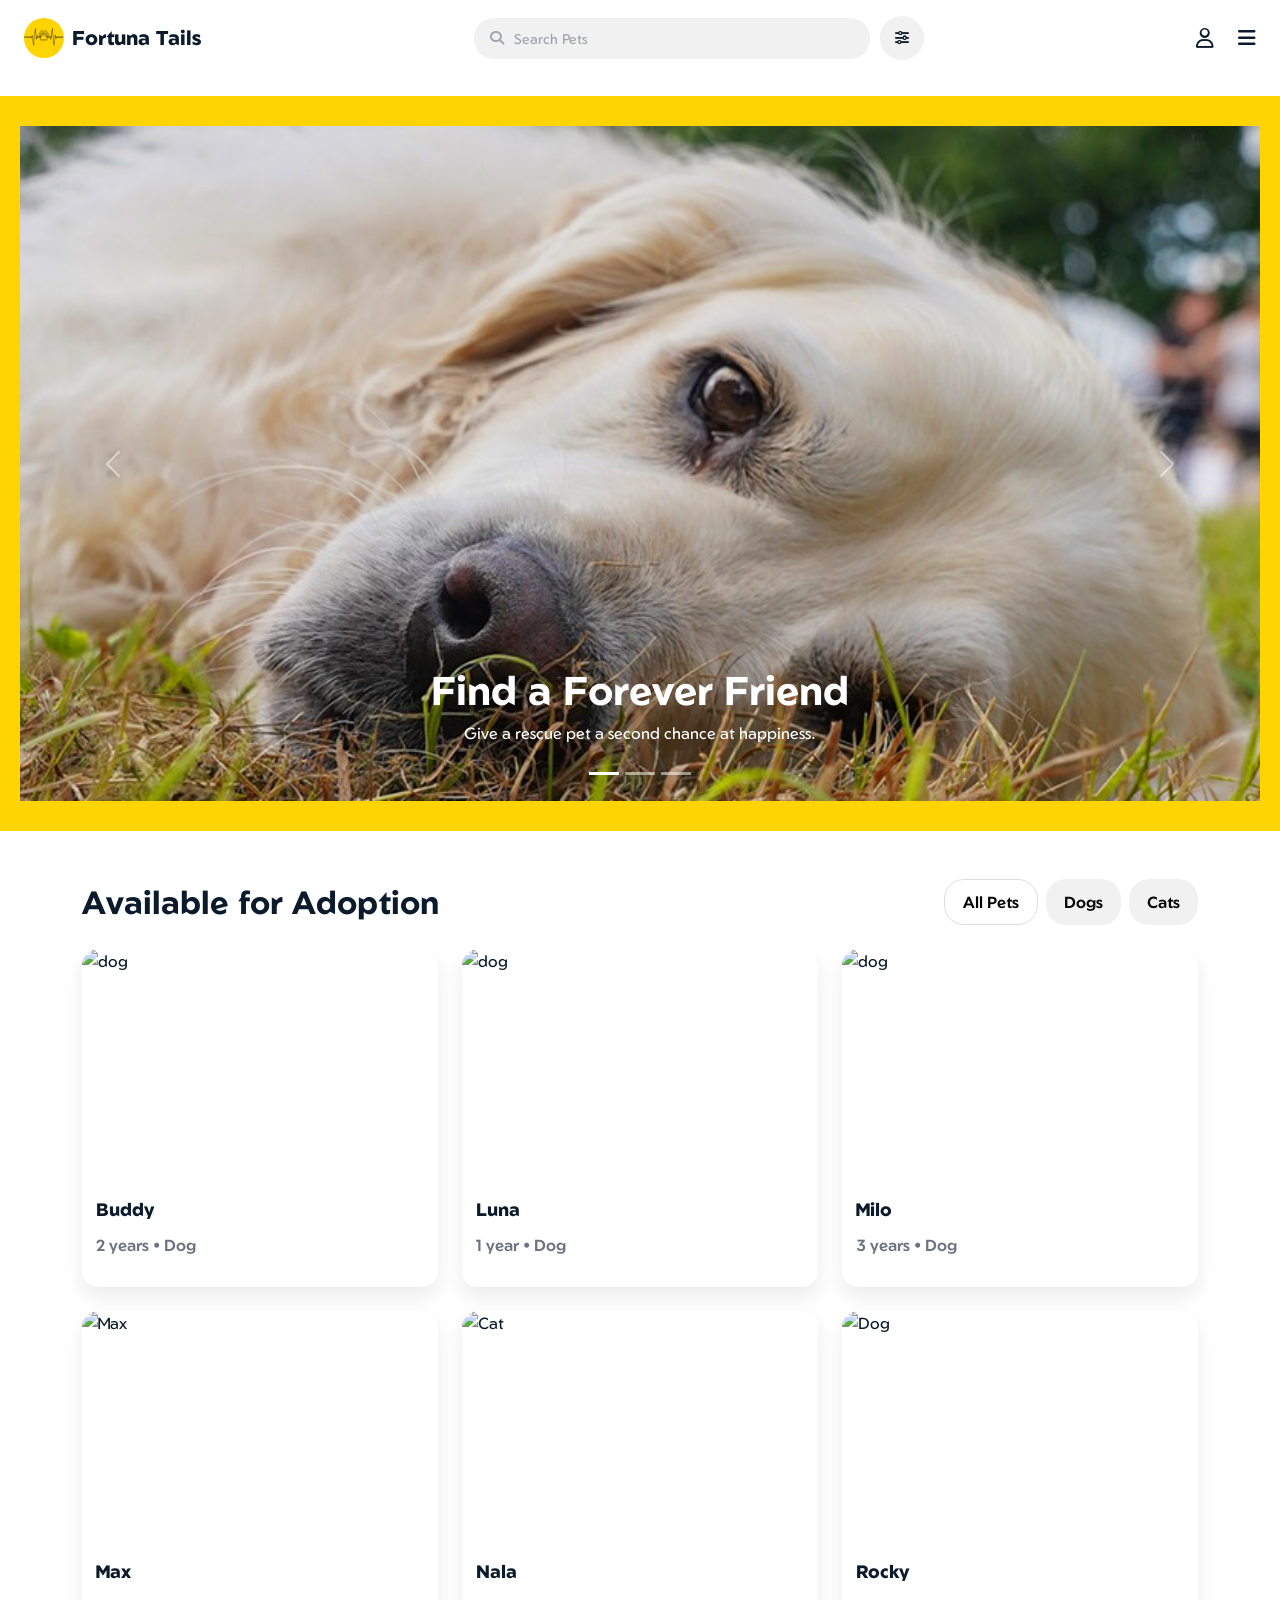
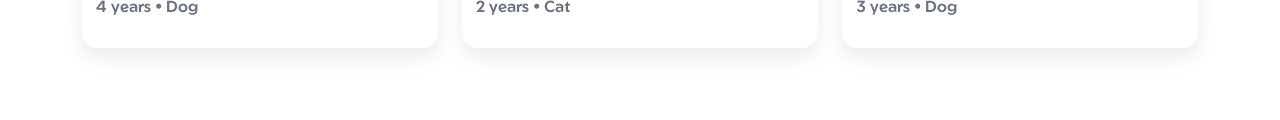
==== commit 556a9623: "Merge pull request #25 from adi-afra/ram-front Ram front" ====
--- a/frontend/index.html
+++ b/frontend/index.html
@@ -1,15 +1,25 @@
 <!DOCTYPE html>
 <html lang="en">
+
 <head>
   <meta charset="UTF-8" />
   <meta name="viewport" content="width=device-width, initial-scale=1.0" />
-  <title>Pet Care Management</title>
-
-  <!-- Bootstrap CSS -->
+  <title>Fortuna Tails</title>
+
+  <link rel="icon" type="image/x-icon" href="images/favicon.png">
+
+  <!-- Bootstrap CSS (Brandon)-->
   <link href="https://cdn.jsdelivr.net/npm/bootstrap@5.3.3/dist/css/bootstrap.min.css" rel="stylesheet">
 
   <!-- Font icons -->
   <link rel="stylesheet" href="https://cdnjs.cloudflare.com/ajax/libs/font-awesome/6.5.0/css/all.min.css">
+  <!-- Bootstrap Icons -->
+<link href="https://cdn.jsdelivr.net/npm/bootstrap-icons@1.11.3/font/bootstrap-icons.css" rel="stylesheet">
+
+<link rel="preconnect" href="https://fonts.googleapis.com">
+<link rel="preconnect" href="https://fonts.gstatic.com" crossorigin>
+<link href="https://fonts.googleapis.com/css2?family=Geom:ital,wght@0,300..900;1,300..900&display=swap" rel="stylesheet">
+
 
   <!-- CSS -->
   <link rel="stylesheet" href="styles.css">
@@ -17,20 +27,84 @@
 
 <body>
 
-  <!-- NAVBAR -->
-  <header class="navbar px-4 py-3 d-flex align-items-center justify-content-between">
-    <div class="logo fw-bold fs-4">DM Shelter</div>
-
-    <div class="search" id="openFilters">
-      <i class="fa-solid fa-magnifying-glass"></i>
-      <input type="text" placeholder="Search & Filter" readonly>
-    </div>
-
-    <div class="nav-icons d-flex align-items-center gap-3">
-      <i class="fa-regular fa-user"></i>
+  <!-- NAVBAR (Brandon)-->
+  <header id="mainNavbar" class="navbar px-4 py-3 d-flex align-items-center justify-content-between">
+    <div class="logo d-flex align-items-center gap-2">
+      <span class="brand-badge">
+        <img src="images/logo.png" alt="Fortuna Tails Logo" class="logo-img">
+      </span>
+      <span class="brand-name">Fortuna Tails</span>
+    </div>
+    
+
+
+
+    <div class="search-wrapper">
+      <div class="search">
+        <i class="fa-solid fa-magnifying-glass"></i>
+        <input type="text" placeholder="Search Pets">
+      </div>
+
+      <div class="filter-icon" id="openFiltersModal">
+        <i class="fa-solid fa-sliders"></i>
+      </div>
+    </div>
+
+    <div class="nav-icons d-flex align-items-center gap-4">
+      <i class="fa-regular fa-user" id="registrationPage"></i>
       <i class="fa-solid fa-bars" id="menuBtn"></i>
     </div>
   </header>
+
+  <!-- SEARCH FILTER MODAL -->
+  <div class="filter-modal" id="filterModal">
+    <div class="filter-box">
+
+      <div class="filter-header">
+        <h3>Filters</h3>
+        <i class="fa-solid fa-xmark" id="closeFiltersModal"></i>
+      </div>
+
+      <!-- SPECIES -->
+      <div class="filter-section">
+        <p>Species</p>
+        <div class="filters">
+          <button class="filter-btn active" data-group="species">All</button>
+          <button class="filter-btn" data-group="species">Dogs</button>
+          <button class="filter-btn" data-group="species">Cats</button>
+        </div>
+      </div>
+
+      <!-- AGE -->
+      <div class="filter-section">
+        <p>Age</p>
+        <div class="filters">
+          <button class="filter-btn active" data-group="age">All</button>
+          <button class="filter-btn" data-group="age">Puppy / Kitten</button>
+          <button class="filter-btn" data-group="age">Young</button>
+          <button class="filter-btn" data-group="age">Adult</button>
+        </div>
+      </div>
+
+      <!-- SIZE -->
+      <div class="filter-section">
+        <p>Size</p>
+        <div class="filters">
+          <button class="filter-btn active" data-group="size">All</button>
+          <button class="filter-btn" data-group="size">Small</button>
+          <button class="filter-btn" data-group="size">Medium</button>
+          <button class="filter-btn" data-group="size">Large</button>
+        </div>
+      </div>
+
+      <!-- ACTIONS -->
+      <div class="filter-actions">
+        <button class="reset-btn">Reset</button>
+        <button class="show-btn">Show Results</button>
+      </div>
+
+    </div>
+  </div>
 
   <!-- DASHBOARD MENU -->
   <div id="overlay" class="overlay hidden"></div>
@@ -38,10 +112,13 @@
   <div id="dashPanel" class="dash-panel hidden">
     <div class="dash-head">
       <div class="dash-brand">
-        <span class="brand-badge"><i class="fa-solid fa-paw"></i></span>
-        <span class="brand-name">DM shelter</span>
-      </div>
-      <button class="close-btn" id="closeBtn" type="button">✕</button>
+        <span class="brand-badge">
+          <img src="images/logo.png" alt="Fortuna Tails Logo" class="logo-img">
+        </span>
+        
+        <span class="brand-name">Fortuna Tails</span>
+      </div>
+      <button class="position-absolute top-0 end-0 m-3 btn btn-light shadow-sm rounded-3" id="closeBtn" type="button">✕</button>
     </div>
 
     <nav class="dash-links">
@@ -73,18 +150,64 @@
     </nav>
   </div>
 
-  <!-- PAGE Pet Gallery -->
+  <!-- PAGE Pet Gallery (brandon) -->
   <section class="page is-active" data-page="gallery">
 
-    <!-- HERO -->
-    <section class="hero text-center">
-      <div class="container py-5">
-        <h1 class="display-3 fw-bold mb-3">Rehoming</h1>
-        <p class="lead mb-0 mx-auto" style="max-width: 680px;">
-          Could you give a dog a forever home? Browse our pooches looking for a new start.
-        </p>
-      </div>
-    </section>
+    <!-- HERO CAROUSEL -->
+<section class="hero">
+  <div id="fortunaCarousel" class="carousel slide carousel-fade" data-bs-ride="carousel">
+
+    <!-- Indicators -->
+    <div class="carousel-indicators">
+      <button type="button" data-bs-target="#fortunaCarousel" data-bs-slide-to="0" class="active"></button>
+      <button type="button" data-bs-target="#fortunaCarousel" data-bs-slide-to="1"></button>
+      <button type="button" data-bs-target="#fortunaCarousel" data-bs-slide-to="2"></button>
+    </div>
+
+    <!-- Slides -->
+    <div class="carousel-inner">
+
+      <div class="carousel-item active">
+        <img src="images/c1.jpg"
+             class="d-block w-100 carousel-img" alt="Dog">
+        <div class="carousel-caption">
+          <h1 class="fw-bold">Find a Forever Friend</h1>
+          <p>Give a rescue pet a second chance at happiness.</p>
+        </div>
+      </div>
+
+      <div class="carousel-item">
+        <img src="images/c2.jpg"
+             class="d-block w-100 carousel-img" alt="Dog">
+        <div class="carousel-caption">
+          <h1 class="fw-bold">Adopt. Love. Repeat.</h1>
+          <p>Your new best friend is waiting for you.</p>
+        </div>
+      </div>
+
+      <div class="carousel-item">
+        <img src="images/c3.jpeg"
+             class="d-block w-100 carousel-img" alt="Cat">
+        <div class="carousel-caption">
+          <h1 class="fw-bold">Fortuna Favors the Kind</h1>
+          <p>Open your heart. Change a life.</p>
+        </div>
+      </div>
+
+    </div>
+
+    <!-- Controls -->
+    <button class="carousel-control-prev" type="button" data-bs-target="#fortunaCarousel" data-bs-slide="prev">
+      <span class="carousel-control-prev-icon"></span>
+    </button>
+
+    <button class="carousel-control-next" type="button" data-bs-target="#fortunaCarousel" data-bs-slide="next">
+      <span class="carousel-control-next-icon"></span>
+    </button>
+
+  </div>
+</section>
+
 
     <!-- CONTENT -->
     <section class="py-5">
@@ -100,12 +223,14 @@
           </div>
         </div>
 
-        <!-- PET CARDS (Bootstrap Grid) -->
+        <!-- PET CARDS (Bootstrap Grid by brandon) -->
         <div class="row g-4">
 
           <div class="col-12 col-md-6 col-lg-4">
             <div class="pet-card h-100">
-              <img class="pet-img buddy" src="https://images.unsplash.com/photo-1518717758536-85ae29035b6d?auto=format&fit=crop&w=1200&q=60" alt="dog">
+              <img class="pet-img buddy"
+                src="https://images.unsplash.com/photo-1518717758536-85ae29035b6d?auto=format&fit=crop&w=1200&q=60"
+                alt="dog">
               <div class="info">
                 <h3>Buddy</h3>
                 <p>2 years • Dog</p>
@@ -115,7 +240,9 @@
 
           <div class="col-12 col-md-6 col-lg-4">
             <div class="pet-card h-100">
-              <img class="pet-img luna" src="https://images.unsplash.com/photo-1517849845537-4d257902454a?auto=format&fit=crop&w=1200&q=60" alt="dog">
+              <img class="pet-img luna"
+                src="https://images.unsplash.com/photo-1517849845537-4d257902454a?auto=format&fit=crop&w=1200&q=60"
+                alt="dog">
               <div class="info">
                 <h3>Luna</h3>
                 <p>1 year • Dog</p>
@@ -125,7 +252,9 @@
 
           <div class="col-12 col-md-6 col-lg-4">
             <div class="pet-card h-100">
-              <img class="pet-img milo" src="https://images.unsplash.com/photo-1598133894008-61f7fdb8cc3a?auto=format&fit=crop&w=1200&q=60" alt="dog">
+              <img class="pet-img milo"
+                src="https://images.unsplash.com/photo-1598133894008-61f7fdb8cc3a?auto=format&fit=crop&w=1200&q=60"
+                alt="dog">
               <div class="info">
                 <h3>Milo</h3>
                 <p>3 years • Dog</p>
@@ -133,22 +262,226 @@
             </div>
           </div>
 
+
+          <div class="col-12 col-md-6 col-lg-4">
+            <div class="pet-card">
+              <img class="pet-img max"
+                src="https://images.unsplash.com/photo-1537151608828-ea2b11777ee8?auto=format&fit=crop&w=1200&q=60"
+                alt="Max">
+              <div class="info">
+                <h3>Max</h3>
+                <p>4 years • Dog</p>
+              </div>
+            </div>
+          </div>
+
+          <div class="col-md-4 mb-4">
+            <div class="pet-card">
+              <img class="pet-img"
+                src="https://images.unsplash.com/photo-1514888286974-6c03e2ca1dba?auto=format&fit=crop&w=1200&q=60"
+                alt="Cat">
+              <div class="info">
+                <h3>Nala</h3>
+                <p>2 years • Cat</p>
+              </div>
+            </div>
+          </div>
+
+          <div class="col-md-4 mb-4">
+            <div class="pet-card">
+              <img class="pet-img"
+                src="https://images.unsplash.com/photo-1530281700549-e82e7bf110d6?auto=format&fit=crop&w=1200&q=60"
+                alt="Dog">
+              <div class="info">
+                <h3>Rocky</h3>
+                <p>3 years • Dog</p>
+              </div>
+            </div>
+          </div>
+
         </div>
       </div>
     </section>
   </section>
 
-  <!-- PAGE Dashboard -->
+  <!-- PAGE Dashboard (Brandon)-->
   <section class="page" data-page="dashboard">
-    <section class="py-5">
-      <div class="container">
-        <h2 class="fw-bold">Dashboard</h2>
-        <p>Stats / overview (placeholder).</p>
-      </div>
+    <section class="hero text-center">
+      <div class="container py-4">
+
+        <!-- Breadcrumb -->
+        <div class="d-flex align-items-center gap-2 text-muted mb-3" style="font-size:14px;">
+          <i class="fa-solid fa-house"></i>
+          <span>/</span>
+          <span class="fw-semibold">Dashboard</span>
+        </div>
+
+        <!-- Header -->
+        <div class="mb-4">
+          <h2 class="fw-bold mb-1">Your Overview</h2>
+          <p class="text-muted mb-0">Quick summary of your activity and saved pets.</p>
+        </div>
+
+        <!-- Stat cards -->
+        <div class="row g-3 mb-4">
+          <div class="col-12 col-md-6 col-lg-3">
+            <div class="dash-stat card border-0 border-start border-4 border-danger shadow-sm">
+              <div class="card-body d-flex align-items-center">
+                <div class="dash-big-icon text-danger">
+                  <i class="bi bi-heart-fill"></i>
+                </div>
+                <div class="ms-5">
+                  <div class="text-muted small fw-semibold">Saved Pets</div>
+                  <div class="fs-4 fw-bold">6</div>
+                </div>
+              </div>
+            </div>
+          </div>
+          
+
+          <div class="col-12 col-md-6 col-lg-3">
+            <div class="dash-stat card border-0 border-start border-4 border-primary shadow-sm">
+              <div class="card-body d-flex align-items-center">
+          
+                <div class="dash-big-icon text-primary">
+                  <i class="bi bi-send-fill"></i>
+                </div>
+          
+                <div class="ms-5">
+                  <div class="text-muted small fw-semibold">Applications</div>
+                  <div class="fs-4 fw-bold">2</div>
+                </div>
+          
+              </div>
+            </div>
+          </div>
+          
+
+          <div class="col-12 col-md-6 col-lg-3">
+            <div class="dash-stat card border-0 border-start border-4 border-success shadow-sm">
+              <div class="card-body d-flex align-items-center">
+          
+                <div class="dash-big-icon text-success">
+                  <i class="bi bi-calendar-check-fill"></i>
+                </div>
+          
+                <div class="ms-5">
+                  <div class="text-muted small fw-semibold">Visits Booked</div>
+                  <div class="fs-4 fw-bold">1</div>
+                </div>
+          
+              </div>
+            </div>
+          </div>
+          
+
+          <div class="col-12 col-md-6 col-lg-3">
+            <div class="dash-stat card border-0 border-start border-4 border-info shadow-sm">
+              <div class="card-body d-flex align-items-center">
+          
+                <div class="dash-big-icon text-info">
+                  <i class="bi bi-bell-fill"></i>
+                </div>
+          
+                <div class="ms-5">
+                  <div class="text-muted small fw-semibold">Alerts</div>
+                  <div class="fs-4 fw-bold">3</div>
+                </div>
+          
+              </div>
+            </div>
+          </div>
+          
+        </div>
     </section>
+
+    <!-- Main panels -->
+      <div class="row g-3">
+
+        <!-- Recent Activity (transparent card) -->
+                 
+          <div class="col-12 col-lg-6">
+            <div class="card activity-card">
+              <div class="card-body">
+                <h5 class="fw-bold mb-3">Recent Activity</h5>
+
+                <div class="dash-item d-flex align-items-start gap-3">
+                  <div class="dash-dot bg-warning"></div>
+                  <div>
+                    <div class="fw-semibold">You saved “Max” to favourites</div>
+                    <div class="text-muted small">Today • 10:42</div>
+                  </div>
+                </div>
+
+                <div class="dash-item d-flex align-items-start gap-3">
+                  <div class="dash-dot bg-primary"></div>
+                  <div>
+                    <div class="fw-semibold">Application submitted for “Buddy”</div>
+                    <div class="text-muted small">Yesterday • 18:12</div>
+                  </div>
+                </div>
+
+                <div class="dash-item d-flex align-items-start gap-3">
+                  <div class="dash-dot bg-success"></div>
+                  <div>
+                    <div class="fw-semibold">Visit booked (Saturday)</div>
+                    <div class="text-muted small">2 days ago • 13:05</div>
+                  </div>
+                </div>
+
+              </div>
+            </div>
+          </div>
+
+
+        <!-- Preferences (plain content) -->
+        <div class="col-12 col-lg-5">
+          <div class="preferences h-100" style="margin-top: 30px;">
+            <h5 class="fw-bold mb-3">Your Preferences</h5>
+
+            <div class="mb-3">
+              <div class="d-flex justify-content-between small fw-semibold">
+                <span>Dogs</span><span class="text-muted">70%</span>
+              </div>
+              <div class="progress" style="height:10px;">
+                <div class="progress-bar bg-primary" style="width:70%"></div>
+              </div>
+            </div>
+
+            <div class="mb-3">
+              <div class="d-flex justify-content-between small fw-semibold">
+                <span>Cats</span><span class="text-muted">25%</span>
+              </div>
+              <div class="progress" style="height:10px;">
+                <div class="progress-bar bg-danger" style="width:25%"></div>
+              </div>
+            </div>
+
+            <div class="mb-4">
+              <div class="d-flex justify-content-between small fw-semibold">
+                <span>Other</span><span class="text-muted">5%</span>
+              </div>
+              <div class="progress" style="height:10px;">
+                <div class="progress-bar bg-warning" style="width:5%"></div>
+              </div>
+            </div>
+
+            <div class="p-3 rounded-4 dash-callout">
+              <div class="fw-bold mb-1">Tip</div>
+              <div class="text-muted small mb-0">
+                Save pets to compare them later, then submit one application when you’re ready.
+              </div>
+            </div>
+          </div>
+        </div>
+
+      </div>
+
+    </div>
   </section>
 
-  <!-- PAGE Inventory -->
+
+  <!-- PAGE Inventory (brandon) -->
   <section class="page" data-page="inventory">
     <section class="py-5">
       <div class="container">
@@ -158,7 +491,7 @@
     </section>
   </section>
 
-  <!-- PAGE Adoptions -->
+  <!-- PAGE Adoptions (Brandon) -->
   <section class="page" data-page="adoptions">
     <section class="py-5">
       <div class="container">
@@ -168,7 +501,7 @@
     </section>
   </section>
 
-  <!-- PAGE Settings -->
+  <!-- PAGE Settings (Brandon) -->
   <section class="page" data-page="settings">
     <section class="py-5">
       <div class="container">
@@ -178,10 +511,136 @@
     </section>
   </section>
 
+  
+  <!-- Registration Page -->
+<!-- Registration Page -->
+<section class="page" data-page="registration">
+  <div class="register-bg d-flex align-items-center justify-content-center min-vh-100 position-relative">
+
+    <!-- Close Button -->
+    <button class="backToHome position-absolute top-0 end-0 m-3 btn btn-light shadow-sm rounded-3"
+      type="button">✕</button>
+
+    <div class="card register-card p-0 overflow-hidden">
+
+      <div class="row g-0">
+
+        <!-- LEFT SIDE -->
+        <div class="col-md-5 register-left d-flex flex-column justify-content-center align-items-center text-center p-4">
+          <img src="images/logo.png" alt="Fortuna Tails Logo" class="login-logo mb-3">
+          <h3 class="fw-bold">Join Fortuna Tails</h3>
+          <p class="small text-muted">
+            Create your account and start managing your shelter.
+          </p>
+        </div>
+
+        <!-- RIGHT SIDE -->
+        <div class="col-md-7 p-4">
+
+          <form>
+            <div class="mb-3">
+              <label class="form-label fw-semibold">Full Name</label>
+              <input type="text" class="form-control form-control-sm" required>
+            </div>
+
+            <div class="mb-3">
+              <label class="form-label fw-semibold">Email</label>
+              <input type="email" class="form-control form-control-sm" required>
+            </div>
+
+            <div class="mb-3">
+              <label class="form-label fw-semibold">Password</label>
+              <input type="password" class="form-control form-control-sm" required>
+            </div>
+
+            <div class="mb-3">
+              <label class="form-label fw-semibold">Confirm Password</label>
+              <input type="password" class="form-control form-control-sm" required>
+            </div>
+
+            <button type="submit" class="btn btn-warning w-100 fw-bold py-2 mt-2">
+              Create Account
+            </button>
+          </form>
+
+          <p class="small mt-3 mb-0 text-center">
+            Already have an account?
+            <span id="loginBtn" class="fw-bold text-warning text-decoration-underline"
+              style="cursor:pointer;">Sign In</span>
+          </p>
+
+        </div>
+
+      </div>
+    </div>
+
+  </div>
+</section>
+
+
+ 
+  <!-- LOGIN PAGE -->
+  <section class="page" data-page="login">
+    <div class="login-bg d-flex align-items-center justify-content-center min-vh-100 position-relative">
+  
+      <!-- Close button  -->
+      <button class="backToHome position-absolute top-0 end-0 m-3 btn btn-light shadow-sm rounded-3" type="button">✕</button>
+  
+      <div class="card login-card p-4 p-md-5 text-center">
+        <!-- Logo -->
+        <div class="mb-3">
+          <img src="images/logo.png" alt="Fortuna Tails Logo" class="login-logo">
+        </div>
+  
+        <!-- Header -->
+        <h3 class="fw-bold mb-2">Sign In</h3>
+        <p class="text-muted mb-4">Manage your shelter account</p>
+  
+        <!-- Form -->
+        <form>
+          <div class="mb-3 text-start"> 
+            <label class="form-label fw-semibold mb-1">Email</label>
+            <input type="email" class="form-control form-control-sm" placeholder="username@gmail.com" required>
+          </div>
+  
+          <div class="mb-3 text-start">
+            <label class="form-label fw-semibold mb-1">Password</label>
+            <input type="password" class="form-control form-control-sm" placeholder="••••••••" required>
+          </div>
+  
+          <button type="submit" class="btn btn-warning w-100 fw-bold py-2 mt-3">Sign In</button>
+        </form>
+  
+        <!-- Divider -->
+        <hr class="my-3">
+  
+        <!-- Register -->
+        <p class="mb-0 small">
+          Don't have an account?
+          <span id="goToRegister" class="fw-bold text-warning text-decoration-underline" style="cursor:pointer;">Register</span>
+        </p>
+      </div>
+  
+    </div>
+  </section>
+  
+
+
+  <!-- PAGE Search Results -->
+  <section class="page" data-page="results">
+    <section class="py-5">
+      <div class="container text-center">
+        <h2 class="fw-bold">Results</h2>
+        <p class="text-muted">Filtered results will appear here.</p>
+      </div>
+    </section>
+  </section>
+
   <!-- Bootstrap link -->
   <script src="https://cdn.jsdelivr.net/npm/bootstrap@5.3.3/dist/js/bootstrap.bundle.min.js"></script>
 
- 
+
   <script src="main.js"></script>
 </body>
-</html>
+
+</html>
--- a/frontend/styles.css
+++ b/frontend/styles.css
@@ -1,12 +1,12 @@
-/* Base */
-* { margin: 0; padding: 0; box-sizing: border-box; font-family: Arial, sans-serif; }
+/* Base Brandon */
+* { margin: 0; padding: 0; box-sizing: border-box; font-family: "Geom", sans-serif;}
 body { background: #fff; color: #0b1b2b; }
 
-/* Navbar bits that are custom */
+/* Navbar bits that are custom brandon */
 .logo { font-size: 28px; }
 .nav-icons i { font-size: 20px; cursor: pointer; }
 
-/* Search pill (custom look) */
+/* Search pill (custom look) Brandon */
 .search{
   display:flex; align-items:center; gap:10px;
   padding:10px 16px;
@@ -22,13 +22,14 @@
 }
 .search input::placeholder{ color:#9ca3af; }
 
-/* Hero yellow block */
+/* Hero yellow block Brandon */
 .hero{
+  margin-top: 20px;
   background:#ffd400;
-  padding: 80px 20px;
-}
-
-/* Filters */
+  padding: 30px 20px;
+}
+
+/* Filters Brandon */
 .filters .filter-btn{
   padding:10px 18px;
   border-radius:20px;
@@ -42,7 +43,7 @@
   border:1px solid #ddd;
 }
 
-/* Pet cards (custom, instead of Bootstrap card) */
+/* Pet cards (custom, instead of Bootstrap card) Brandon  */
 .pet-card{
   border-radius:16px;
   overflow:hidden;
@@ -51,18 +52,18 @@
 }
 .pet-img{
   width:100%;
-  height:240px;          /* change this if you want smaller */
+  height:240px;          
   object-fit:cover;
   display:block;
   border-radius:16px 16px 0 0;
 }
 
-/* Fine-tune face positioning per image */
+/* Fine tune face positioning per image brandon */
 .pet-img.buddy { object-position: center 45%; }
 .pet-img.luna  { object-position: center 60%; }
 .pet-img.milo  { object-position: center 65%; }
 
-/* Text under images */
+/* Text under images Brandon */
 .info h3{
   padding: 10px 14px 0;
   font-size: 18px;
@@ -74,7 +75,7 @@
   font-weight:600;
 }
 
-/* Dashboard dropdown */
+/* Dashboard dropdown Brandon */
 .hidden { display:none; }
 
 .overlay{
@@ -123,18 +124,18 @@
   font-size:18px;
 }
 
-.dash-links{ padding:10px; }
+.dash-links{ padding:10px;}
 
 .dash-link{
   display:flex;
   align-items:center;
-  gap:12px;
+  gap:16px;
   padding:14px;
   border-radius:14px;
   font-weight:700;
   color:#0b1b2b;
 
-  /* make button look like link */
+  /* make button look like link (Brandon) */
   width:100%;
   border:none;
   background:transparent;
@@ -147,6 +148,8 @@
 .dash-link.active{
   background:#ffd400;
   box-shadow: 0 10px 18px rgba(255,212,0,0.35);
+  margin-bottom: 5px;
+  margin-top: 5px;
 }
 
 .dash-divider{
@@ -157,9 +160,289 @@
 
 .dash-link.logout{ color:#e11d48; }
 
-/* Page switching */
+/* Page switching Brandon */
 .page{ display:none; }
 .page.is-active{ display:block; }
 
-
-
+.pet-img.max {
+    object-position: center 30%;
+  }
+
+/* Search bar styling (navbar only) */
+.navbar .search {
+    display: flex;
+    align-items: center;
+    gap: 10px;
+    padding: 10px 16px;
+    border-radius: 20px;
+    background: #f1f1f1;
+    width: 400px;
+}
+
+/* Search icon inside navbar search */
+.navbar .search i {
+    font-size: 14px;
+    color: #9ca3af;
+}
+
+/* Search input field */
+.navbar .search input {
+    border: none;
+    outline: none;
+    background: transparent;
+    width: 100%;
+    font-size: 14px;
+    cursor: pointer;
+}
+
+/* Placeholder text styling */
+.navbar .search input::placeholder {
+    color: #9ca3af;
+}
+
+/* Wrapper for search bar and filter icon */
+.search-wrapper {
+    display: flex;
+    align-items: center;
+    gap: 10px;
+    width: 450px;
+}
+
+/* Filter icon button */
+.filter-icon {
+    width: 44px;
+    height: 44px;
+    background: #f1f1f1;
+    border-radius: 50%;
+    display: flex;
+    align-items: center;
+    justify-content: center;
+    cursor: pointer;
+}
+
+/* Icon inside filter button */
+.filter-icon i {
+    font-size: 14px;
+    color: #0b1b2b;
+}
+
+
+/* Filter modal overlay */
+.filter-modal {
+    position: fixed;
+    inset: 0;
+    background: rgba(0,0,0,0.35);
+    backdrop-filter: blur(4px);
+    display: none;
+    align-items: center;
+    justify-content: center;
+    z-index: 1000;
+}
+
+/* Filter modal container */
+.filter-box {
+    background: #fff;
+    width: 320px;
+    border-radius: 20px;
+    padding: 24px;
+}
+
+/* Modal header layout */
+.filter-header {
+    display: flex;
+    justify-content: space-between;
+    align-items: center;
+    margin-bottom: 20px;
+}
+
+/* Close icon styling */
+.filter-header i {
+    cursor: pointer;
+}
+
+
+/* Individual filter sections */
+.filter-section {
+    margin-bottom: 24px;
+}
+
+/* Filter section title */
+.filter-section p {
+    font-weight: 700;
+    margin-bottom: 12px;
+}
+
+
+/* Filter button container scoped to modal */
+.filter-modal .filters {
+    display: flex;
+    flex-wrap: wrap;
+    gap: 10px;
+}
+
+/* Filter buttons */
+.filter-modal .filter-btn {
+    padding: 10px 18px;
+    border-radius: 999px;
+    border: none;
+    background: #f1f1f1;
+    font-weight: 600;
+    cursor: pointer;
+}
+
+/* Active filter button state */
+.filter-modal .filter-btn.active {
+    background: #ffd400;
+    box-shadow: 0 4px 10px rgba(0,0,0,0.08);
+}
+
+
+/* Action buttons container */
+.filter-actions {
+    display: flex;
+    justify-content: flex-end;
+    gap: 12px;
+    margin-top: 10px;
+}
+
+/* Reset button styling */
+.filter-actions .reset-btn {
+    padding: 10px 20px;
+    border: 2px solid #ccc;
+    border-radius: 999px;
+    background: #fff;
+    font-weight: 600;
+    cursor: pointer;
+}
+
+/* Reset button hover state */
+.filter-actions .reset-btn:hover {
+    background: #f1f1f1;
+}
+
+/* Show results button styling */
+.filter-actions .show-btn {
+    padding: 10px 20px;
+    border: none;
+    border-radius: 999px;
+    background: #001f5b;
+    color: #fff;
+    font-weight: 600;
+    cursor: pointer;
+}
+
+/* Show results button hover state */
+.filter-actions .show-btn:hover {
+    background: #003080;
+}
+
+.dash-link:hover{
+    background: rgba(255, 212, 0, 0.25);
+}
+
+
+
+.logo-img {
+  height: auto;
+  width: 40px;
+}
+  
+
+.carousel-img {
+  height: 75vh;
+  object-fit: cover;
+}
+
+/* Background image for login */
+.login-bg {
+  background: url('images/login-bg.jpg');
+  background-size: cover;
+  background-position: center;
+  background-repeat: no-repeat;
+
+}
+
+/* Background image for register */
+.register-bg {
+  background: url('images/register-bg.png');
+  background-size: cover;
+  background-position: center;
+  background-repeat: no-repeat;
+
+}
+
+/* Login card styling */
+.login-card {
+  max-width: 380px;
+  width: 100%;
+  background: rgba(255, 255, 255, 0.85); /* Transparent white */
+  border-radius: 12px;
+  box-shadow: 0 6px 20px rgba(0,0,0,0.2);
+  transition: transform 0.3s ease, box-shadow 0.3s ease;
+  margin-left: 500px;
+}
+
+.login-card:hover {
+  transform: translateY(-5px);
+  box-shadow: 0 12px 30px rgba(0,0,0,0.3);
+}
+
+/* Logo size */
+.login-logo {
+  max-width: 100px;
+}
+
+/* Wider card for register */
+.register-card {
+  max-width: 750px;
+  width: 100%;
+  background: rgba(255, 255, 255, 0.9);
+  border-radius: 16px;
+  box-shadow: 0 10px 30px rgba(0,0,0,0.25);
+}
+
+
+.register-left {
+  background: rgba(255, 193, 7, 0.08); 
+}
+
+
+@media (max-width: 768px) {
+  .register-card {
+    max-width: 420px;
+  }
+  .register-left {
+    display: none; 
+  }
+}
+
+
+/* resize cards*/
+.dash-stat {
+  max-width: 230px;
+  border-radius: 14px;
+  transition: 0.3s ease;
+}
+
+.dash-stat:hover {
+  transform: translateY(-5px);
+  box-shadow: 0 12px 25px rgba(0,0,0,0.15);
+}
+
+/*icon size*/
+.dash-big-icon {
+  font-size: 2rem;
+  line-height: 1;
+}
+
+.activity-card {
+  background-color: rgba(240, 240, 240, 0.895) !important; 
+  backdrop-filter: blur(10px); 
+  border-radius: 1rem;
+  border: none;
+  padding: 1rem;
+  overflow-y: auto;
+  border-radius: 0;
+  height: 350px;
+}
+
